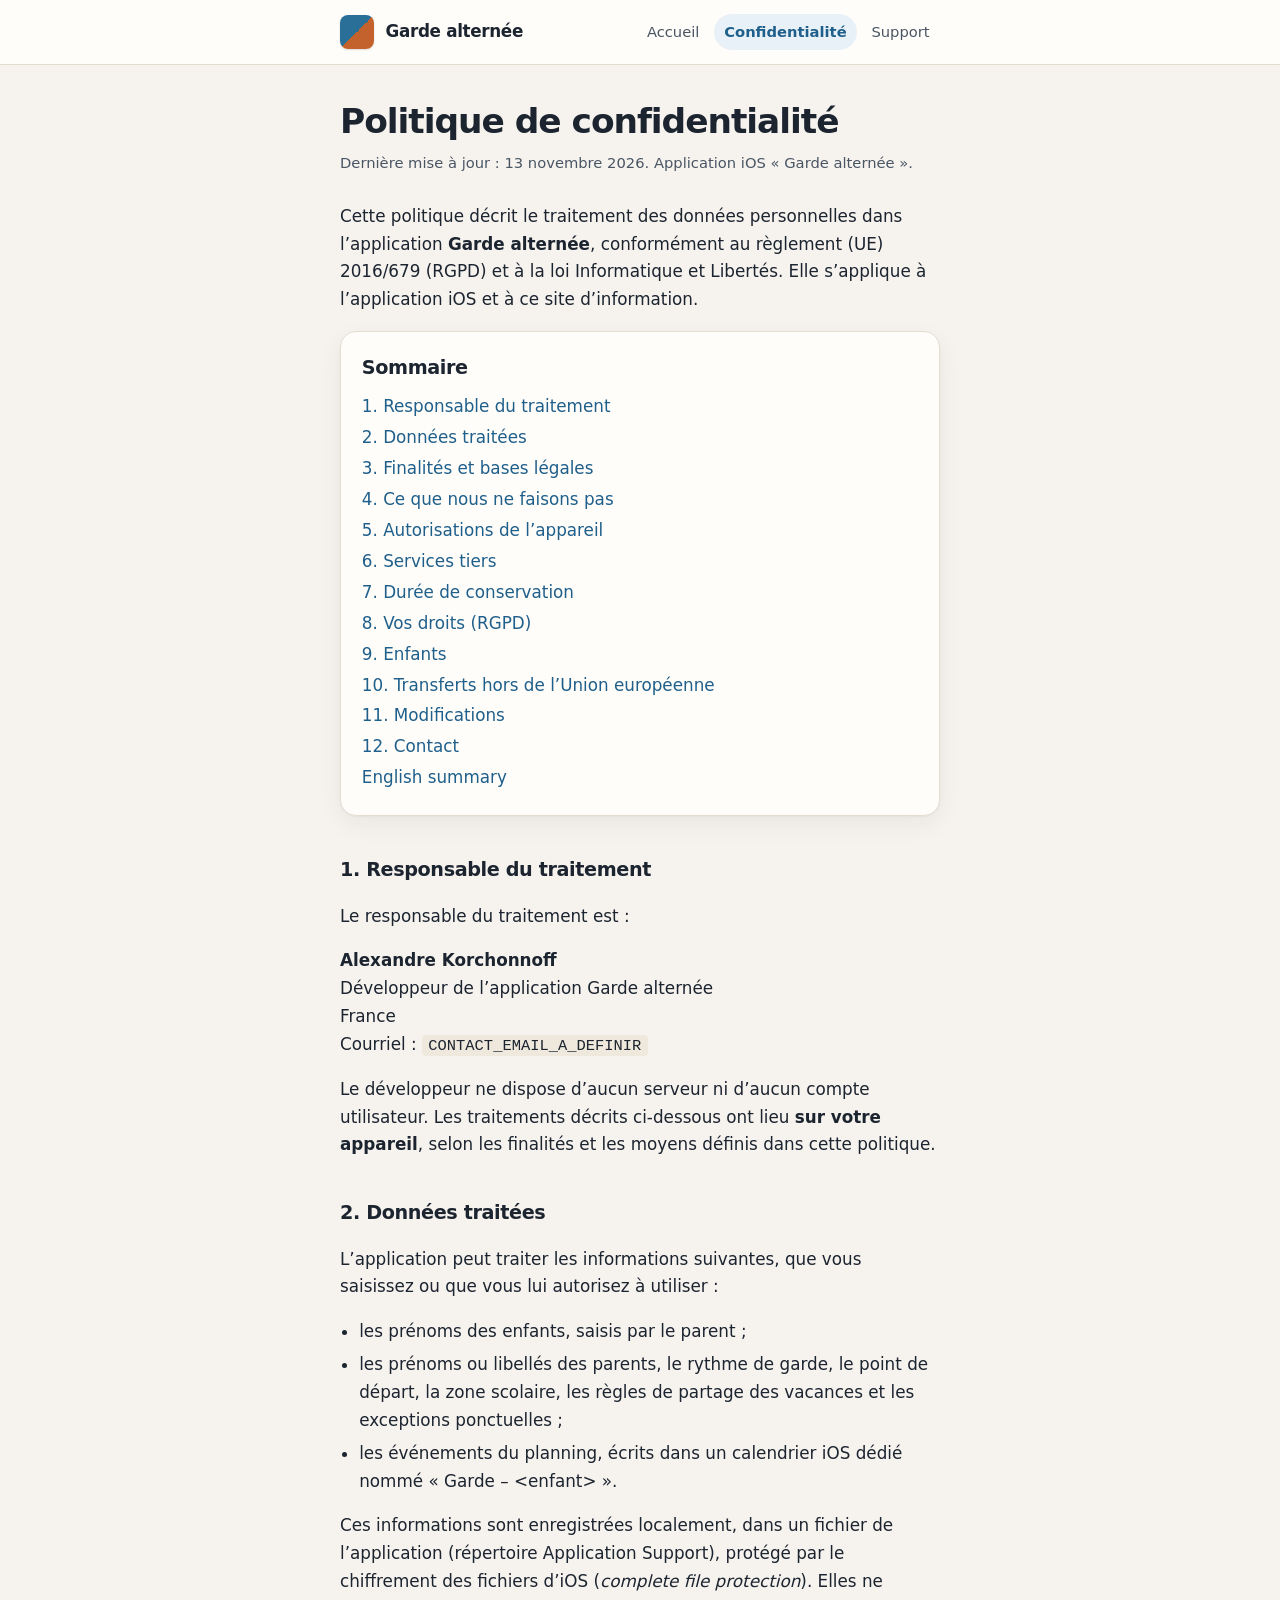
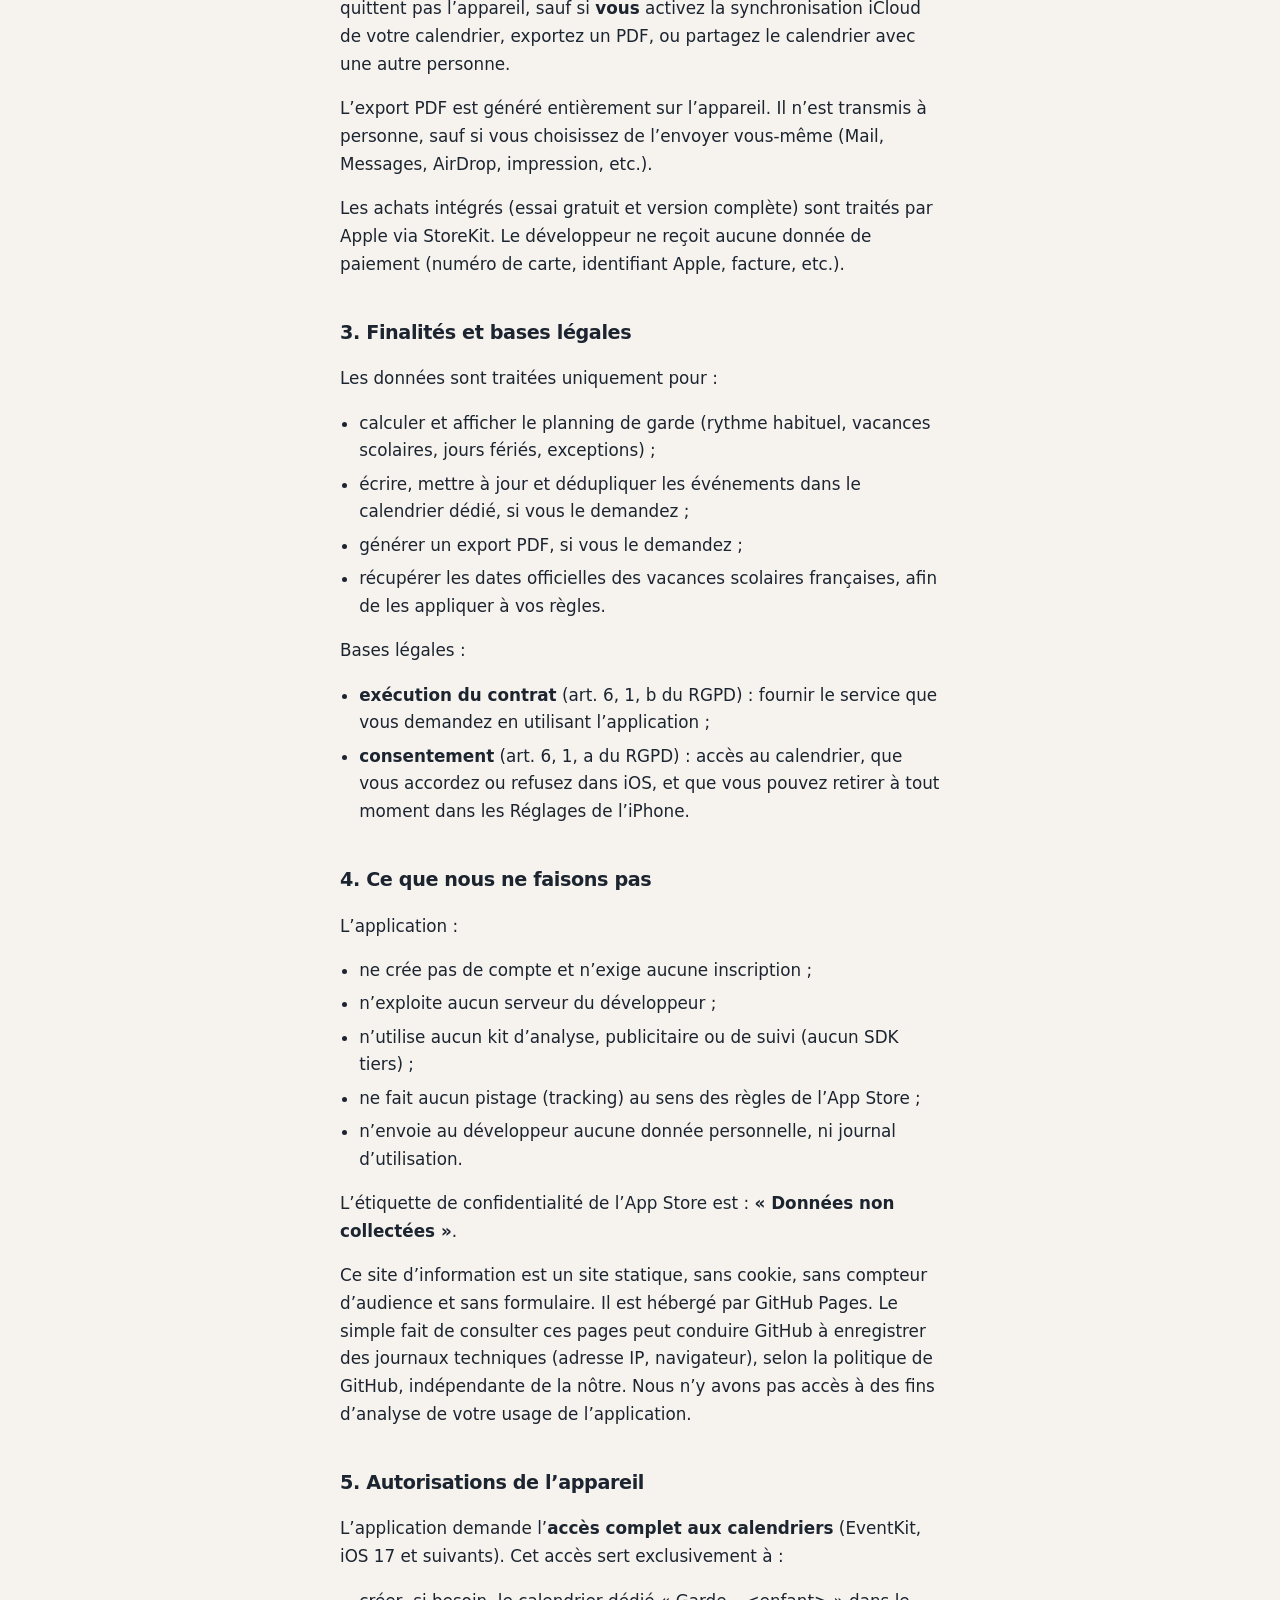
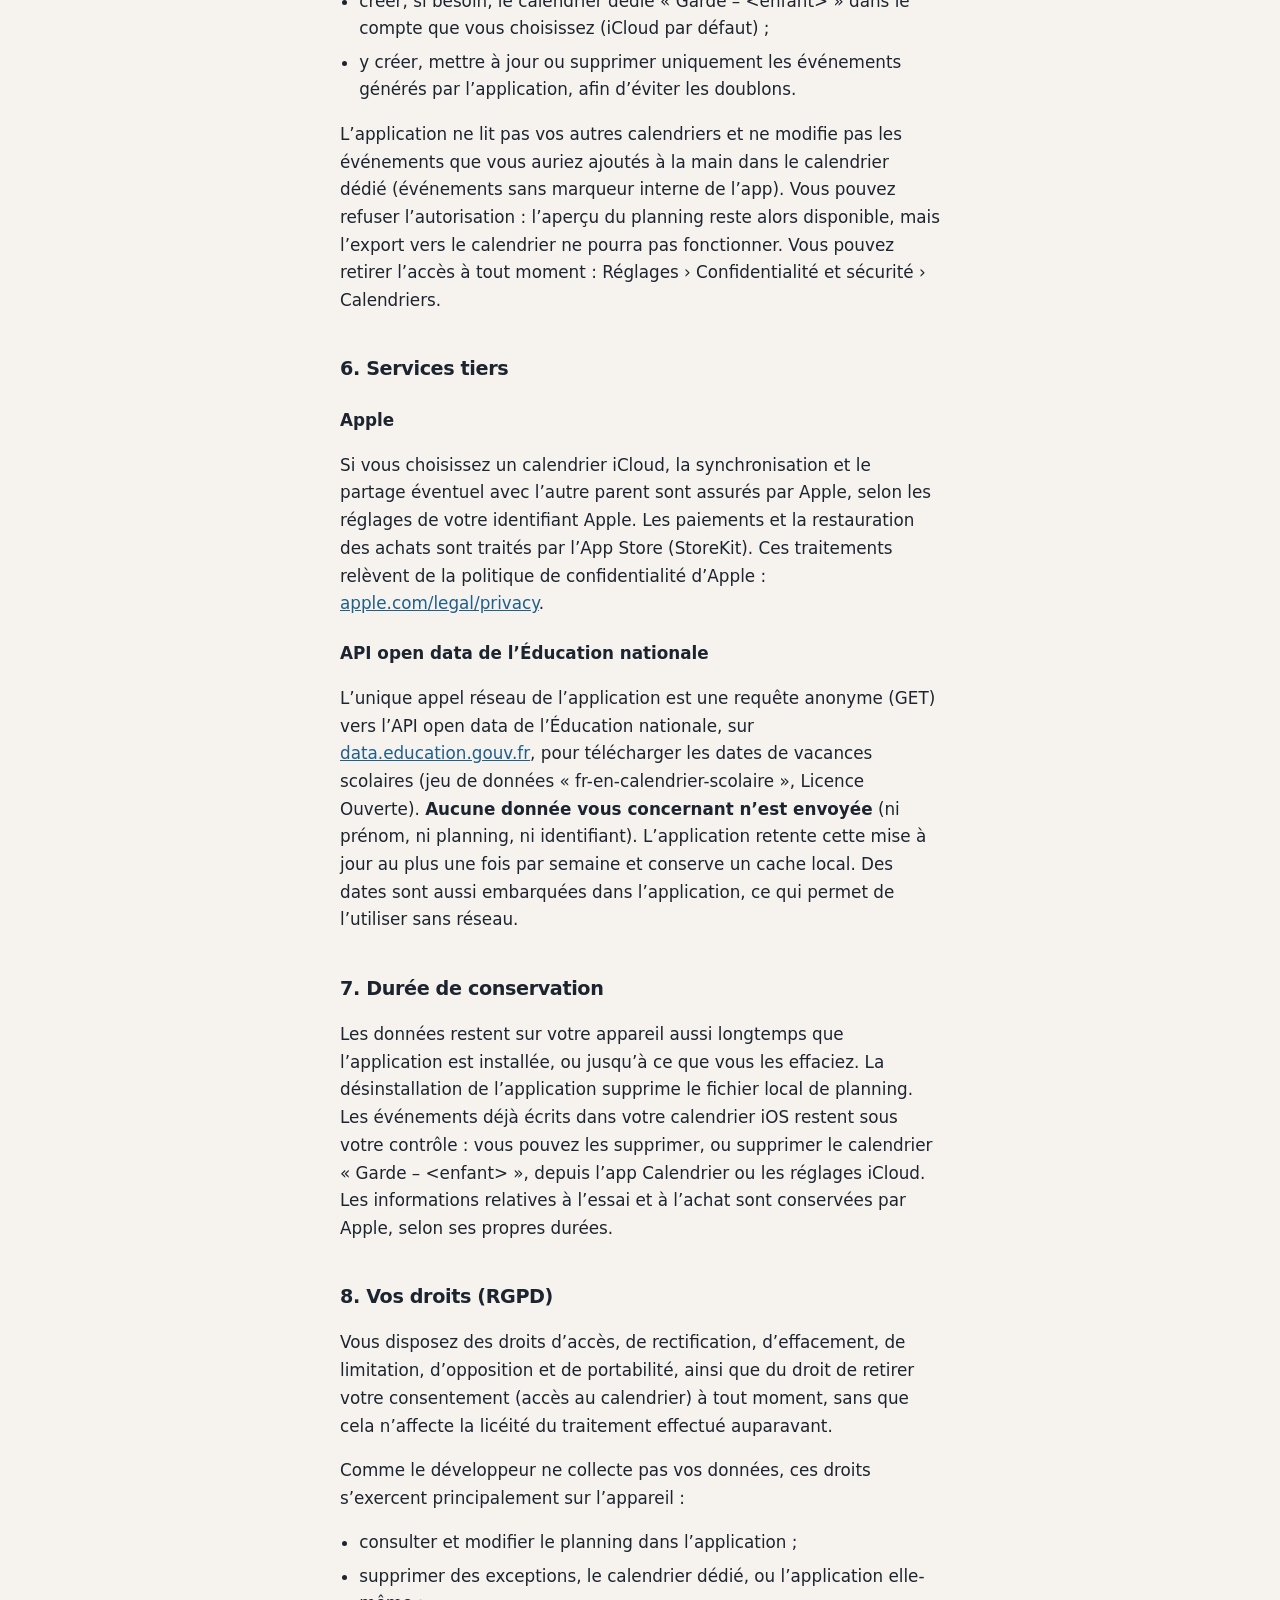
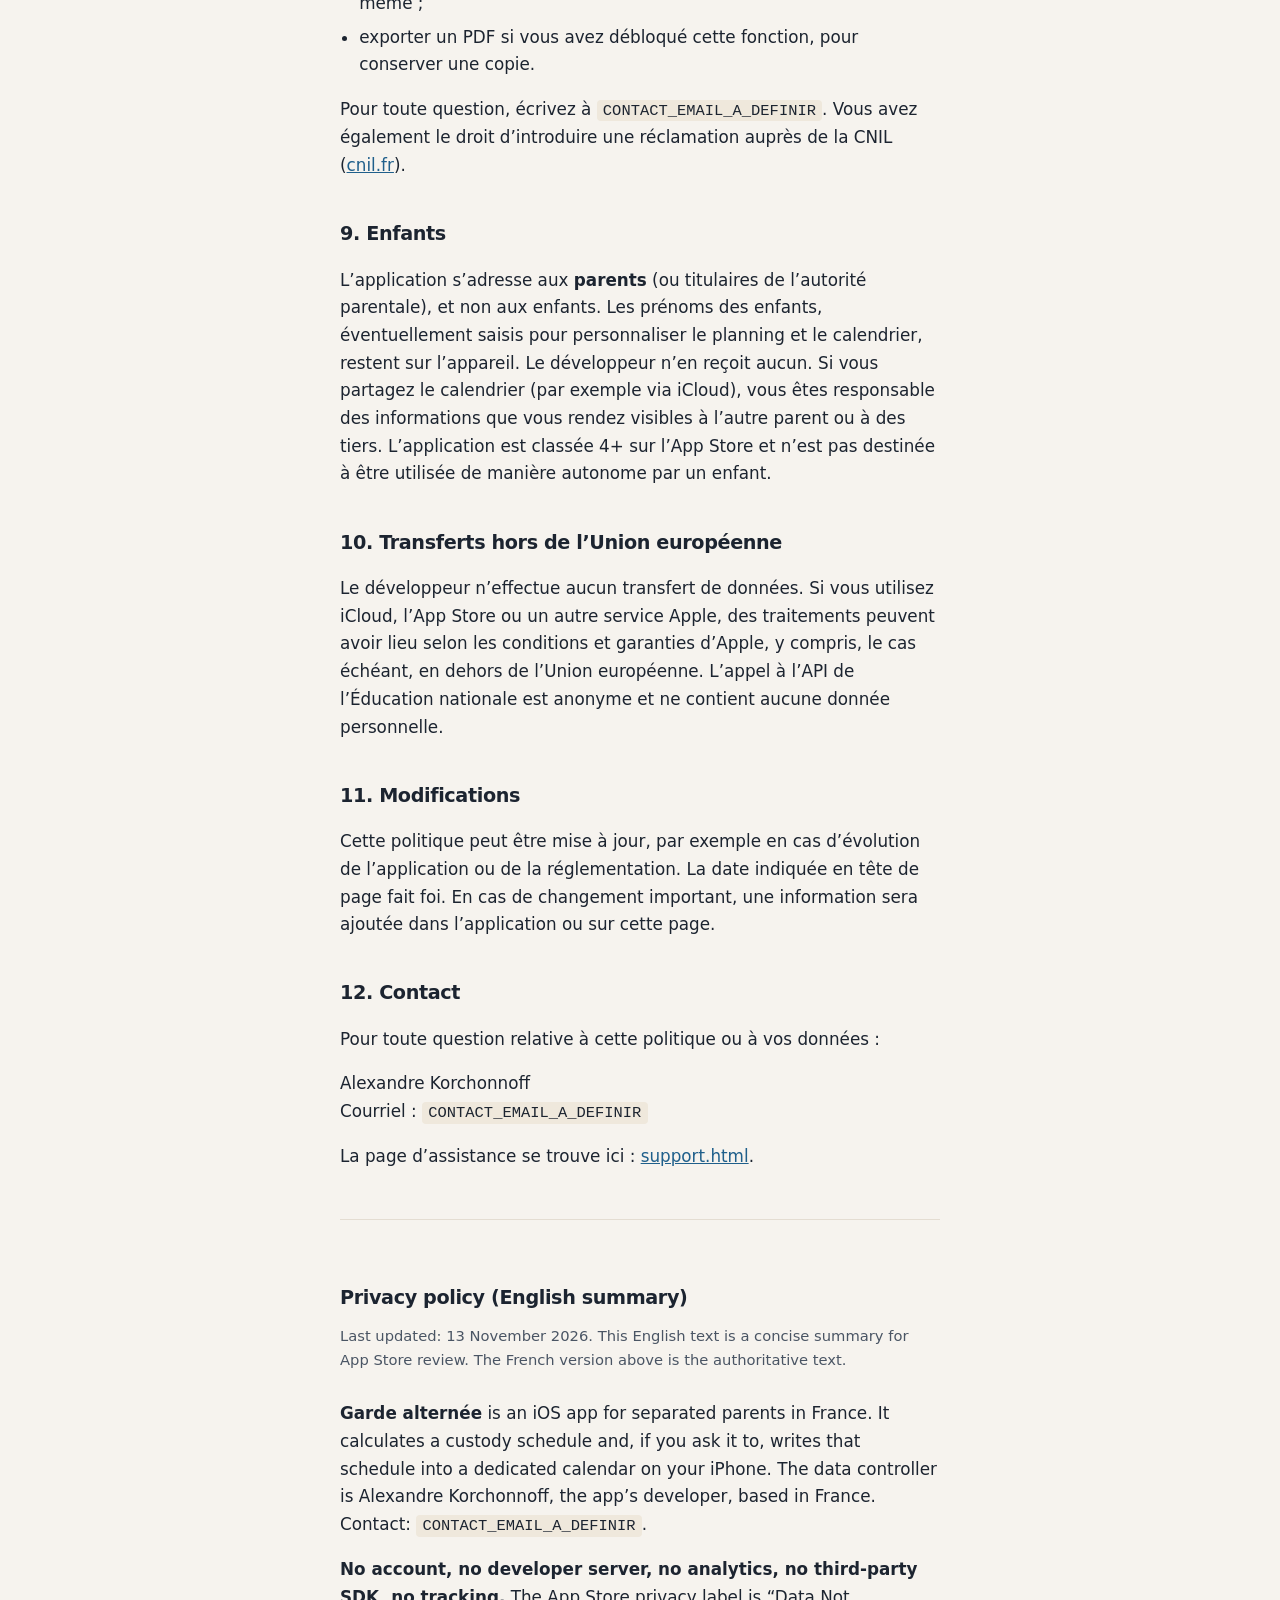
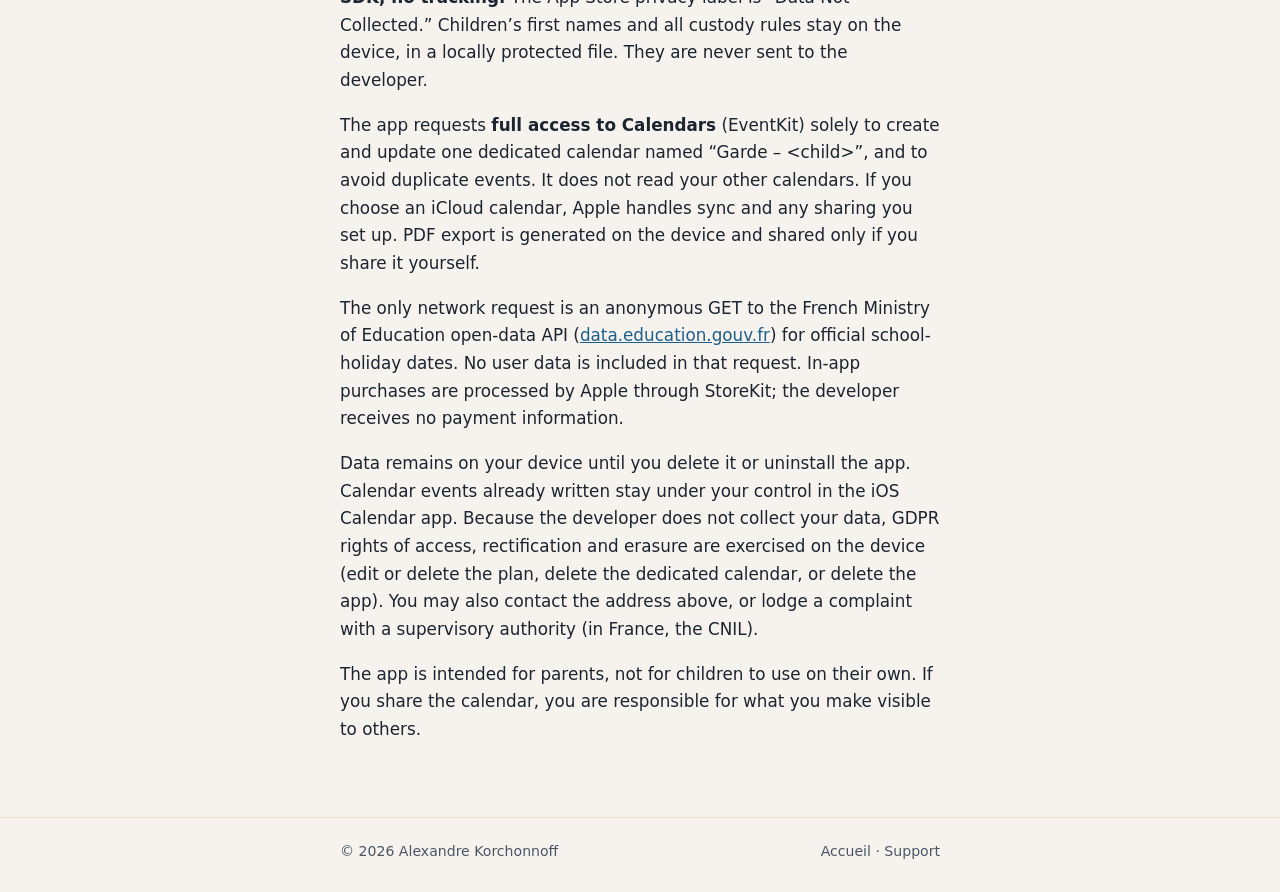
==== confidentialite.html @ 6e763b96 "Ajout du site public : politique de confidentialité et page de support" ====
<!DOCTYPE html>
<html lang="fr">
<head>
  <meta charset="utf-8">
  <meta name="viewport" content="width=device-width, initial-scale=1">
  <meta name="description" content="Politique de confidentialité de l’application iOS Garde alternée. Aucun compte, aucun serveur, aucune donnée collectée par le développeur.">
  <meta name="robots" content="index,follow">
  <title>Politique de confidentialité — Garde alternée</title>
  <link rel="stylesheet" href="styles.css">
</head>
<body>
  <a class="skip" href="#contenu">Aller au contenu</a>
  <header>
    <div class="wrap">
      <a class="brand" href="index.html">
        <span class="mark" aria-hidden="true"></span>
        Garde alternée
      </a>
      <nav aria-label="Pages du site">
        <a href="index.html">Accueil</a>
        <a href="confidentialite.html" aria-current="page">Confidentialité</a>
        <a href="support.html">Support</a>
      </nav>
    </div>
  </header>

  <main id="contenu">
    <div class="wrap">
      <h1>Politique de confidentialité</h1>
      <p class="meta">Dernière mise à jour&nbsp;: 13 novembre 2026. Application iOS «&nbsp;Garde alternée&nbsp;».</p>

      <p>Cette politique décrit le traitement des données personnelles dans l’application <strong>Garde alternée</strong>, conformément au règlement (UE) 2016/679 (RGPD) et à la loi Informatique et Libertés. Elle s’applique à l’application iOS et à ce site d’information.</p>

      <div class="card">
        <h2>Sommaire</h2>
        <ol class="toc">
          <li><a href="#responsable">1. Responsable du traitement</a></li>
          <li><a href="#donnees">2. Données traitées</a></li>
          <li><a href="#finalites">3. Finalités et bases légales</a></li>
          <li><a href="#absence">4. Ce que nous ne faisons pas</a></li>
          <li><a href="#permissions">5. Autorisations de l’appareil</a></li>
          <li><a href="#tiers">6. Services tiers</a></li>
          <li><a href="#duree">7. Durée de conservation</a></li>
          <li><a href="#droits">8. Vos droits (RGPD)</a></li>
          <li><a href="#enfants">9. Enfants</a></li>
          <li><a href="#transferts">10. Transferts hors de l’Union européenne</a></li>
          <li><a href="#modifications">11. Modifications</a></li>
          <li><a href="#contact">12. Contact</a></li>
          <li><a href="#en">English summary</a></li>
        </ol>
      </div>

      <h2 id="responsable">1. Responsable du traitement</h2>
      <p>Le responsable du traitement est&nbsp;:</p>
      <p>
        <strong>Alexandre Korchonnoff</strong><br>
        Développeur de l’application Garde alternée<br>
        France<br>
        Courriel&nbsp;: <span class="placeholder">CONTACT_EMAIL_A_DEFINIR</span>
      </p>
      <p>Le développeur ne dispose d’aucun serveur ni d’aucun compte utilisateur. Les traitements décrits ci-dessous ont lieu <strong>sur votre appareil</strong>, selon les finalités et les moyens définis dans cette politique.</p>

      <h2 id="donnees">2. Données traitées</h2>
      <p>L’application peut traiter les informations suivantes, que vous saisissez ou que vous lui autorisez à utiliser&nbsp;:</p>
      <ul>
        <li>les prénoms des enfants, saisis par le parent&nbsp;;</li>
        <li>les prénoms ou libellés des parents, le rythme de garde, le point de départ, la zone scolaire, les règles de partage des vacances et les exceptions ponctuelles&nbsp;;</li>
        <li>les événements du planning, écrits dans un calendrier iOS dédié nommé «&nbsp;Garde – &lt;enfant&gt;&nbsp;».</li>
      </ul>
      <p>Ces informations sont enregistrées localement, dans un fichier de l’application (répertoire Application Support), protégé par le chiffrement des fichiers d’iOS (<em>complete file protection</em>). Elles ne quittent pas l’appareil, sauf si <strong>vous</strong> activez la synchronisation iCloud de votre calendrier, exportez un PDF, ou partagez le calendrier avec une autre personne.</p>
      <p>L’export PDF est généré entièrement sur l’appareil. Il n’est transmis à personne, sauf si vous choisissez de l’envoyer vous-même (Mail, Messages, AirDrop, impression, etc.).</p>
      <p>Les achats intégrés (essai gratuit et version complète) sont traités par Apple via StoreKit. Le développeur ne reçoit aucune donnée de paiement (numéro de carte, identifiant Apple, facture, etc.).</p>

      <h2 id="finalites">3. Finalités et bases légales</h2>
      <p>Les données sont traitées uniquement pour&nbsp;:</p>
      <ul>
        <li>calculer et afficher le planning de garde (rythme habituel, vacances scolaires, jours fériés, exceptions)&nbsp;;</li>
        <li>écrire, mettre à jour et dédupliquer les événements dans le calendrier dédié, si vous le demandez&nbsp;;</li>
        <li>générer un export PDF, si vous le demandez&nbsp;;</li>
        <li>récupérer les dates officielles des vacances scolaires françaises, afin de les appliquer à vos règles.</li>
      </ul>
      <p>Bases légales&nbsp;:</p>
      <ul>
        <li><strong>exécution du contrat</strong> (art. 6, 1, b du RGPD)&nbsp;: fournir le service que vous demandez en utilisant l’application&nbsp;;</li>
        <li><strong>consentement</strong> (art. 6, 1, a du RGPD)&nbsp;: accès au calendrier, que vous accordez ou refusez dans iOS, et que vous pouvez retirer à tout moment dans les Réglages de l’iPhone.</li>
      </ul>

      <h2 id="absence">4. Ce que nous ne faisons pas</h2>
      <p>L’application&nbsp;:</p>
      <ul>
        <li>ne crée pas de compte et n’exige aucune inscription&nbsp;;</li>
        <li>n’exploite aucun serveur du développeur&nbsp;;</li>
        <li>n’utilise aucun kit d’analyse, publicitaire ou de suivi (aucun SDK tiers)&nbsp;;</li>
        <li>ne fait aucun pistage (tracking) au sens des règles de l’App Store&nbsp;;</li>
        <li>n’envoie au développeur aucune donnée personnelle, ni journal d’utilisation.</li>
      </ul>
      <p>L’étiquette de confidentialité de l’App Store est&nbsp;: <strong>«&nbsp;Données non collectées&nbsp;»</strong>.</p>
      <p>Ce site d’information est un site statique, sans cookie, sans compteur d’audience et sans formulaire. Il est hébergé par GitHub Pages. Le simple fait de consulter ces pages peut conduire GitHub à enregistrer des journaux techniques (adresse IP, navigateur), selon la politique de GitHub, indépendante de la nôtre. Nous n’y avons pas accès à des fins d’analyse de votre usage de l’application.</p>

      <h2 id="permissions">5. Autorisations de l’appareil</h2>
      <p>L’application demande l’<strong>accès complet aux calendriers</strong> (EventKit, iOS 17 et suivants). Cet accès sert exclusivement à&nbsp;:</p>
      <ul>
        <li>créer, si besoin, le calendrier dédié «&nbsp;Garde – &lt;enfant&gt;&nbsp;» dans le compte que vous choisissez (iCloud par défaut)&nbsp;;</li>
        <li>y créer, mettre à jour ou supprimer uniquement les événements générés par l’application, afin d’éviter les doublons.</li>
      </ul>
      <p>L’application ne lit pas vos autres calendriers et ne modifie pas les événements que vous auriez ajoutés à la main dans le calendrier dédié (événements sans marqueur interne de l’app). Vous pouvez refuser l’autorisation&nbsp;: l’aperçu du planning reste alors disponible, mais l’export vers le calendrier ne pourra pas fonctionner. Vous pouvez retirer l’accès à tout moment&nbsp;: Réglages › Confidentialité et sécurité › Calendriers.</p>

      <h2 id="tiers">6. Services tiers</h2>
      <h3>Apple</h3>
      <p>Si vous choisissez un calendrier iCloud, la synchronisation et le partage éventuel avec l’autre parent sont assurés par Apple, selon les réglages de votre identifiant Apple. Les paiements et la restauration des achats sont traités par l’App Store (StoreKit). Ces traitements relèvent de la politique de confidentialité d’Apple&nbsp;: <a href="https://www.apple.com/legal/privacy/">apple.com/legal/privacy</a>.</p>
      <h3>API open data de l’Éducation nationale</h3>
      <p>L’unique appel réseau de l’application est une requête anonyme (GET) vers l’API open data de l’Éducation nationale, sur <a href="https://data.education.gouv.fr/">data.education.gouv.fr</a>, pour télécharger les dates de vacances scolaires (jeu de données «&nbsp;fr-en-calendrier-scolaire&nbsp;», Licence Ouverte). <strong>Aucune donnée vous concernant n’est envoyée</strong> (ni prénom, ni planning, ni identifiant). L’application retente cette mise à jour au plus une fois par semaine et conserve un cache local. Des dates sont aussi embarquées dans l’application, ce qui permet de l’utiliser sans réseau.</p>

      <h2 id="duree">7. Durée de conservation</h2>
      <p>Les données restent sur votre appareil aussi longtemps que l’application est installée, ou jusqu’à ce que vous les effaciez. La désinstallation de l’application supprime le fichier local de planning. Les événements déjà écrits dans votre calendrier iOS restent sous votre contrôle&nbsp;: vous pouvez les supprimer, ou supprimer le calendrier «&nbsp;Garde – &lt;enfant&gt;&nbsp;», depuis l’app Calendrier ou les réglages iCloud. Les informations relatives à l’essai et à l’achat sont conservées par Apple, selon ses propres durées.</p>

      <h2 id="droits">8. Vos droits (RGPD)</h2>
      <p>Vous disposez des droits d’accès, de rectification, d’effacement, de limitation, d’opposition et de portabilité, ainsi que du droit de retirer votre consentement (accès au calendrier) à tout moment, sans que cela n’affecte la licéité du traitement effectué auparavant.</p>
      <p>Comme le développeur ne collecte pas vos données, ces droits s’exercent principalement sur l’appareil&nbsp;:</p>
      <ul>
        <li>consulter et modifier le planning dans l’application&nbsp;;</li>
        <li>supprimer des exceptions, le calendrier dédié, ou l’application elle-même&nbsp;;</li>
        <li>exporter un PDF si vous avez débloqué cette fonction, pour conserver une copie.</li>
      </ul>
      <p>Pour toute question, écrivez à <span class="placeholder">CONTACT_EMAIL_A_DEFINIR</span>. Vous avez également le droit d’introduire une réclamation auprès de la CNIL (<a href="https://www.cnil.fr/">cnil.fr</a>).</p>

      <h2 id="enfants">9. Enfants</h2>
      <p>L’application s’adresse aux <strong>parents</strong> (ou titulaires de l’autorité parentale), et non aux enfants. Les prénoms des enfants, éventuellement saisis pour personnaliser le planning et le calendrier, restent sur l’appareil. Le développeur n’en reçoit aucun. Si vous partagez le calendrier (par exemple via iCloud), vous êtes responsable des informations que vous rendez visibles à l’autre parent ou à des tiers. L’application est classée 4+ sur l’App Store et n’est pas destinée à être utilisée de manière autonome par un enfant.</p>

      <h2 id="transferts">10. Transferts hors de l’Union européenne</h2>
      <p>Le développeur n’effectue aucun transfert de données. Si vous utilisez iCloud, l’App Store ou un autre service Apple, des traitements peuvent avoir lieu selon les conditions et garanties d’Apple, y compris, le cas échéant, en dehors de l’Union européenne. L’appel à l’API de l’Éducation nationale est anonyme et ne contient aucune donnée personnelle.</p>

      <h2 id="modifications">11. Modifications</h2>
      <p>Cette politique peut être mise à jour, par exemple en cas d’évolution de l’application ou de la réglementation. La date indiquée en tête de page fait foi. En cas de changement important, une information sera ajoutée dans l’application ou sur cette page.</p>

      <h2 id="contact">12. Contact</h2>
      <p>Pour toute question relative à cette politique ou à vos données&nbsp;:</p>
      <p>
        Alexandre Korchonnoff<br>
        Courriel&nbsp;: <span class="placeholder">CONTACT_EMAIL_A_DEFINIR</span>
      </p>
      <p>La page d’assistance se trouve ici&nbsp;: <a href="support.html">support.html</a>.</p>

      <section class="lang" id="en" lang="en">
        <h2>Privacy policy (English summary)</h2>
        <p class="meta">Last updated: 13 November 2026. This English text is a concise summary for App Store review. The French version above is the authoritative text.</p>
        <p><strong>Garde alternée</strong> is an iOS app for separated parents in France. It calculates a custody schedule and, if you ask it to, writes that schedule into a dedicated calendar on your iPhone. The data controller is Alexandre Korchonnoff, the app’s developer, based in France. Contact: <span class="placeholder">CONTACT_EMAIL_A_DEFINIR</span>.</p>
        <p><strong>No account, no developer server, no analytics, no third-party SDK, no tracking.</strong> The App Store privacy label is “Data Not Collected.” Children’s first names and all custody rules stay on the device, in a locally protected file. They are never sent to the developer.</p>
        <p>The app requests <strong>full access to Calendars</strong> (EventKit) solely to create and update one dedicated calendar named “Garde – &lt;child&gt;”, and to avoid duplicate events. It does not read your other calendars. If you choose an iCloud calendar, Apple handles sync and any sharing you set up. PDF export is generated on the device and shared only if you share it yourself.</p>
        <p>The only network request is an anonymous GET to the French Ministry of Education open-data API (<a href="https://data.education.gouv.fr/">data.education.gouv.fr</a>) for official school-holiday dates. No user data is included in that request. In-app purchases are processed by Apple through StoreKit; the developer receives no payment information.</p>
        <p>Data remains on your device until you delete it or uninstall the app. Calendar events already written stay under your control in the iOS Calendar app. Because the developer does not collect your data, GDPR rights of access, rectification and erasure are exercised on the device (edit or delete the plan, delete the dedicated calendar, or delete the app). You may also contact the address above, or lodge a complaint with a supervisory authority (in France, the CNIL).</p>
        <p>The app is intended for parents, not for children to use on their own. If you share the calendar, you are responsible for what you make visible to others.</p>
      </section>
    </div>
  </main>

  <footer>
    <div class="wrap">
      <span>© 2026 Alexandre Korchonnoff</span>
      <span>
        <a href="index.html">Accueil</a>
        ·
        <a href="support.html">Support</a>
      </span>
    </div>
  </footer>
</body>
</html>
---- styles.css ----
/* Garde alternée — site public (politique de confidentialité et support).
   Aucune ressource externe, aucun cookie, aucun script de suivi. */

:root {
  --bg: #f6f3ee;
  --bg-card: #fffdf9;
  --ink: #1c2430;
  --ink-muted: #4a5564;
  --line: #e4ddd2;
  --accent: #1f5f8b;
  --accent-soft: #e8f1f7;
  --papa: #2a6f97;
  --maman: #c4622d;
  --radius: 16px;
  --shadow: 0 1px 2px rgba(28, 36, 48, 0.04), 0 8px 24px rgba(28, 36, 48, 0.06);
}

* { box-sizing: border-box; }

html { scroll-behavior: smooth; }

body {
  margin: 0;
  color: var(--ink);
  background: var(--bg);
  font-family: -apple-system, BlinkMacSystemFont, "Segoe UI", system-ui, sans-serif;
  font-size: 1.05rem;
  line-height: 1.65;
  -webkit-font-smoothing: antialiased;
}

.skip {
  position: absolute;
  left: -999px;
  top: 0;
  background: var(--accent);
  color: #fff;
  padding: 0.5rem 1rem;
  z-index: 10;
}
.skip:focus { left: 0.5rem; top: 0.5rem; }

header {
  border-bottom: 1px solid var(--line);
  background: var(--bg-card);
}

.wrap {
  max-width: 40rem;
  margin: 0 auto;
  padding: 0 1.25rem;
}

header .wrap {
  display: flex;
  align-items: center;
  justify-content: space-between;
  gap: 1rem;
  padding-top: 0.9rem;
  padding-bottom: 0.9rem;
}

.brand {
  display: flex;
  align-items: center;
  gap: 0.7rem;
  text-decoration: none;
  color: inherit;
  font-weight: 650;
  letter-spacing: -0.02em;
}

.mark {
  width: 2.15rem;
  height: 2.15rem;
  border-radius: 8px;
  background: linear-gradient(135deg, var(--papa) 50%, var(--maman) 50%);
  flex-shrink: 0;
  box-shadow: 0 1px 2px rgba(28, 36, 48, 0.15);
}

nav {
  display: flex;
  gap: 0.25rem;
  flex-wrap: wrap;
}

nav a {
  color: var(--ink-muted);
  text-decoration: none;
  font-size: 0.92rem;
  padding: 0.35rem 0.65rem;
  border-radius: 999px;
}
nav a:hover, nav a[aria-current="page"] {
  background: var(--accent-soft);
  color: var(--accent);
}
nav a[aria-current="page"] { font-weight: 600; }

main { padding: 2.25rem 0 3.5rem; }

h1 {
  font-size: clamp(1.7rem, 5vw, 2.15rem);
  letter-spacing: -0.03em;
  line-height: 1.2;
  margin: 0 0 0.5rem;
}

h2 {
  font-size: 1.2rem;
  letter-spacing: -0.02em;
  margin: 2rem 0 0.6rem;
  padding-top: 0.4rem;
}

h3 {
  font-size: 1.05rem;
  margin: 1.4rem 0 0.4rem;
}

p, li { color: var(--ink); }
.lead, .muted, .meta { color: var(--ink-muted); }

.meta {
  font-size: 0.92rem;
  margin: 0 0 1.75rem;
}

.card {
  background: var(--bg-card);
  border: 1px solid var(--line);
  border-radius: var(--radius);
  box-shadow: var(--shadow);
  padding: 1.25rem 1.3rem;
  margin: 1.1rem 0;
}

.card h2 { margin-top: 0; padding-top: 0; }
.card p:last-child { margin-bottom: 0; }

a { color: var(--accent); }
a:hover { text-decoration: underline; }

ul, ol { padding-left: 1.2rem; }
li { margin: 0.35rem 0; }

.toc {
  list-style: none;
  padding: 0;
  margin: 0;
}
.toc li { margin: 0.2rem 0; }
.toc a { text-decoration: none; }
.toc a:hover { text-decoration: underline; }

.links {
  display: grid;
  gap: 0.85rem;
  margin: 1.5rem 0 0;
}
.links a.card {
  display: block;
  text-decoration: none;
  color: inherit;
  transition: transform 0.15s ease, border-color 0.15s ease;
}
.links a.card:hover {
  transform: translateY(-1px);
  border-color: #c9d8e4;
  text-decoration: none;
}
.links a.card strong {
  display: block;
  color: var(--accent);
  margin-bottom: 0.2rem;
}

.placeholder {
  font-family: ui-monospace, SFMono-Regular, Menlo, Consolas, monospace;
  font-size: 0.92em;
  background: #efe8dc;
  padding: 0.1em 0.4em;
  border-radius: 4px;
  word-break: break-all;
}

details.faq {
  background: var(--bg-card);
  border: 1px solid var(--line);
  border-radius: 12px;
  padding: 0.15rem 1rem;
  margin: 0.6rem 0;
}
details.faq summary {
  cursor: pointer;
  font-weight: 600;
  padding: 0.85rem 0;
  letter-spacing: -0.01em;
}
details.faq[open] summary { border-bottom: 1px solid var(--line); }
details.faq p:last-child { margin-bottom: 1rem; }

.lang {
  margin-top: 3rem;
  padding-top: 1.5rem;
  border-top: 1px solid var(--line);
}

footer {
  border-top: 1px solid var(--line);
  padding: 1.4rem 0 2rem;
  color: var(--ink-muted);
  font-size: 0.88rem;
}
footer .wrap {
  display: flex;
  flex-wrap: wrap;
  gap: 0.5rem 1.25rem;
  justify-content: space-between;
}
footer a { color: var(--ink-muted); text-decoration: none; }
footer a:hover { color: var(--accent); text-decoration: underline; }

@media (max-width: 520px) {
  header .wrap { flex-direction: column; align-items: flex-start; }
  nav { width: 100%; }
}
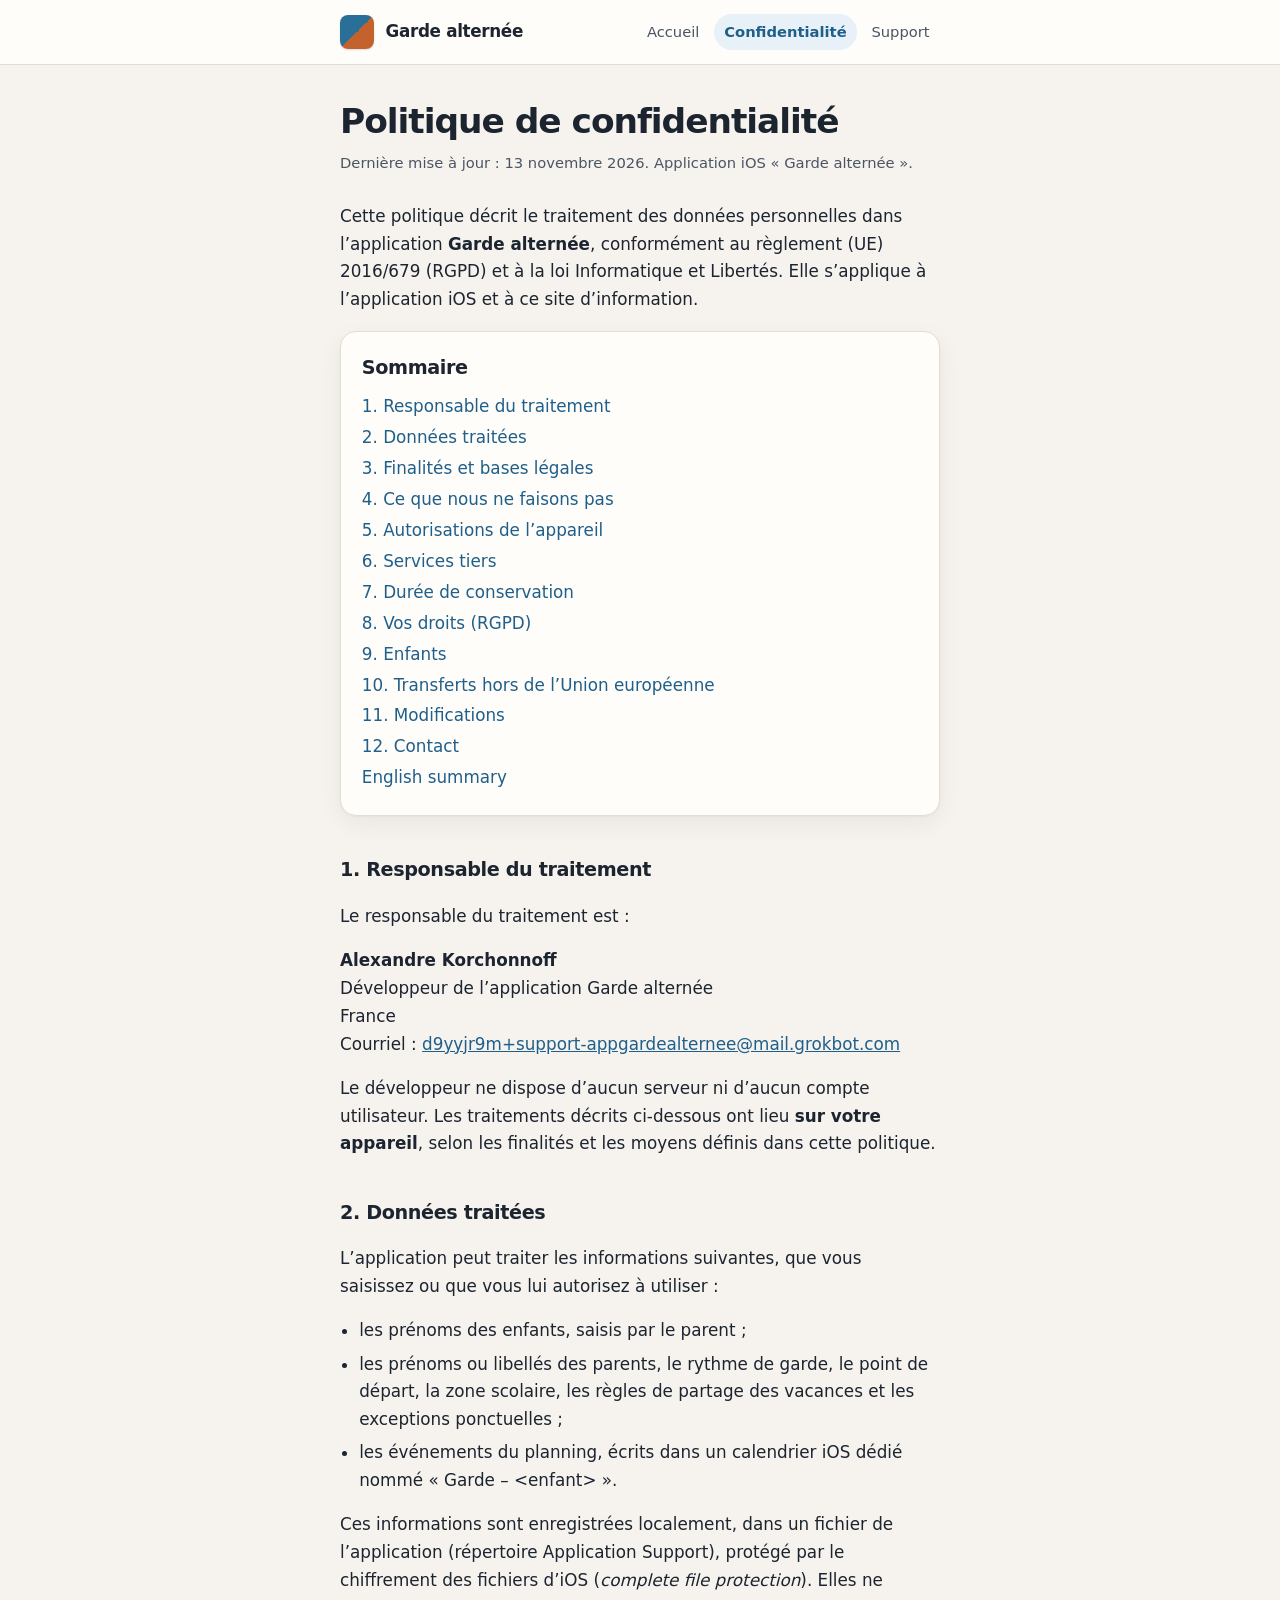
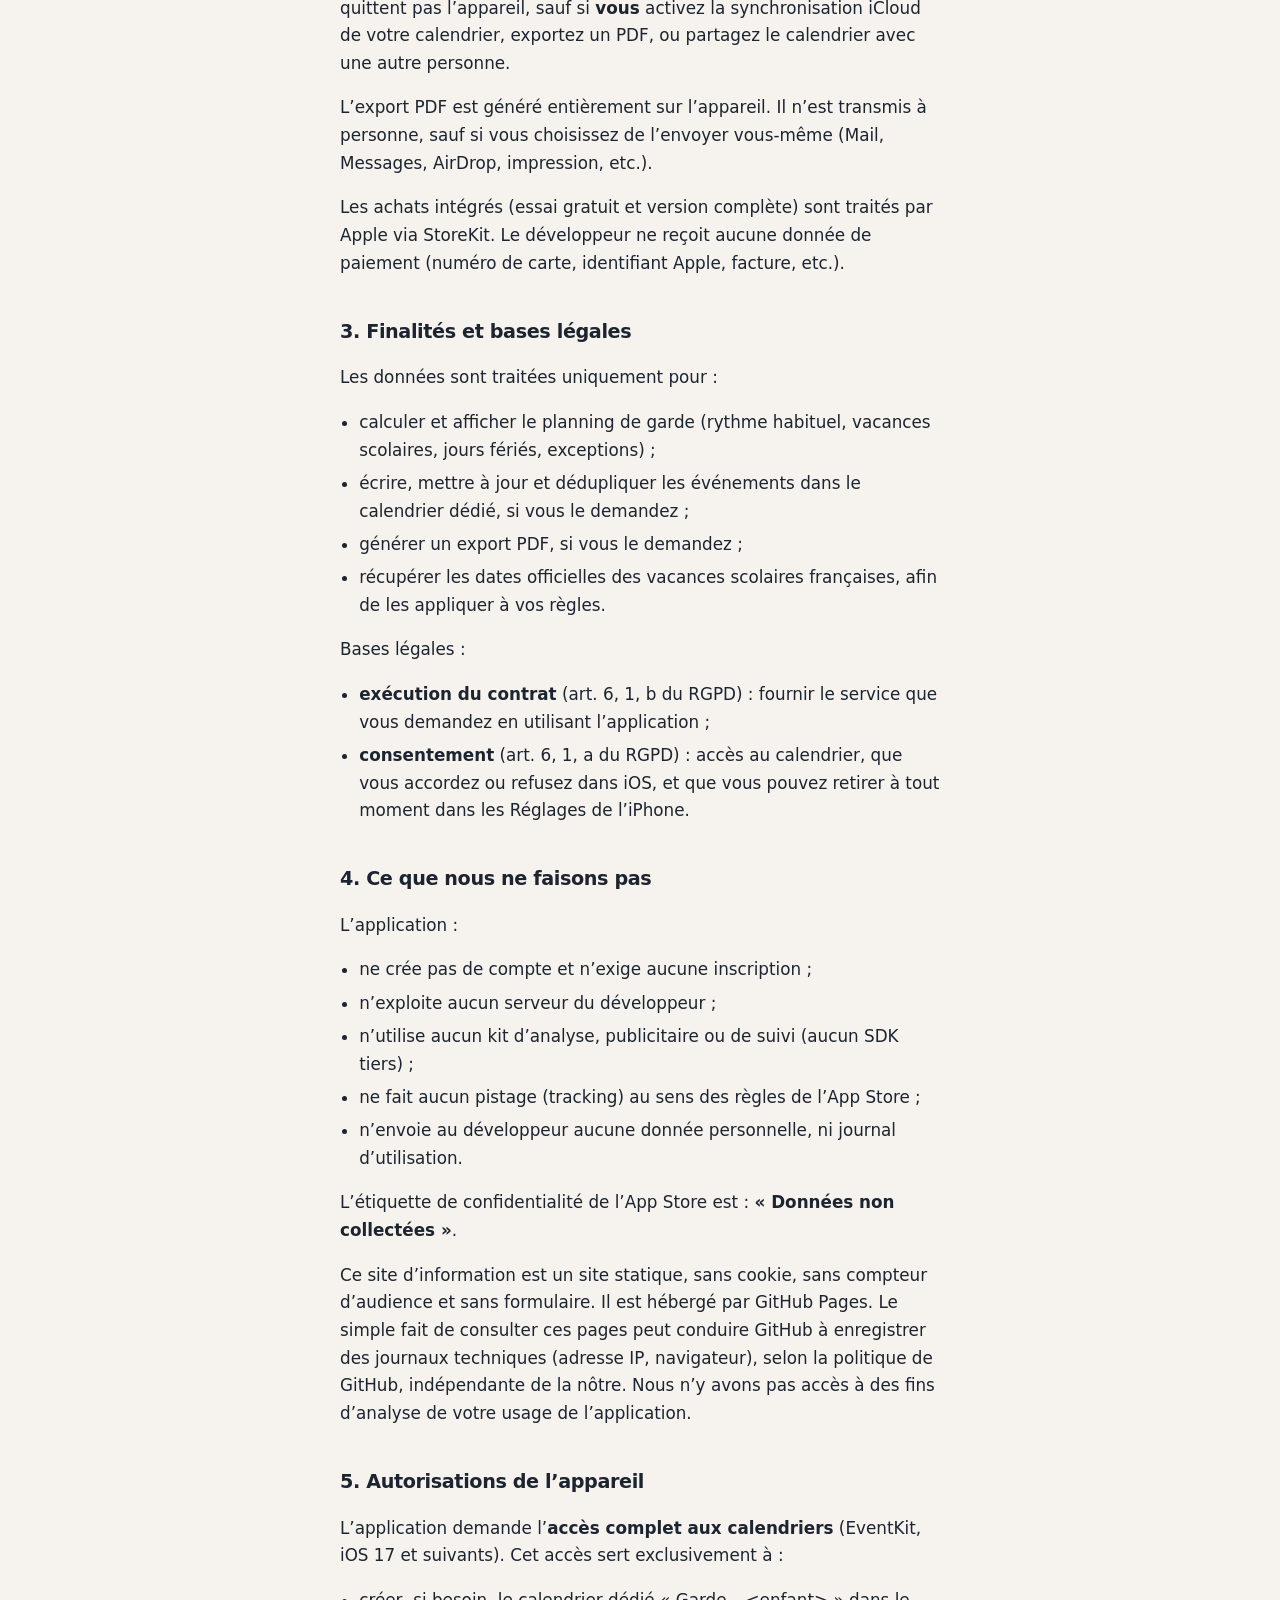
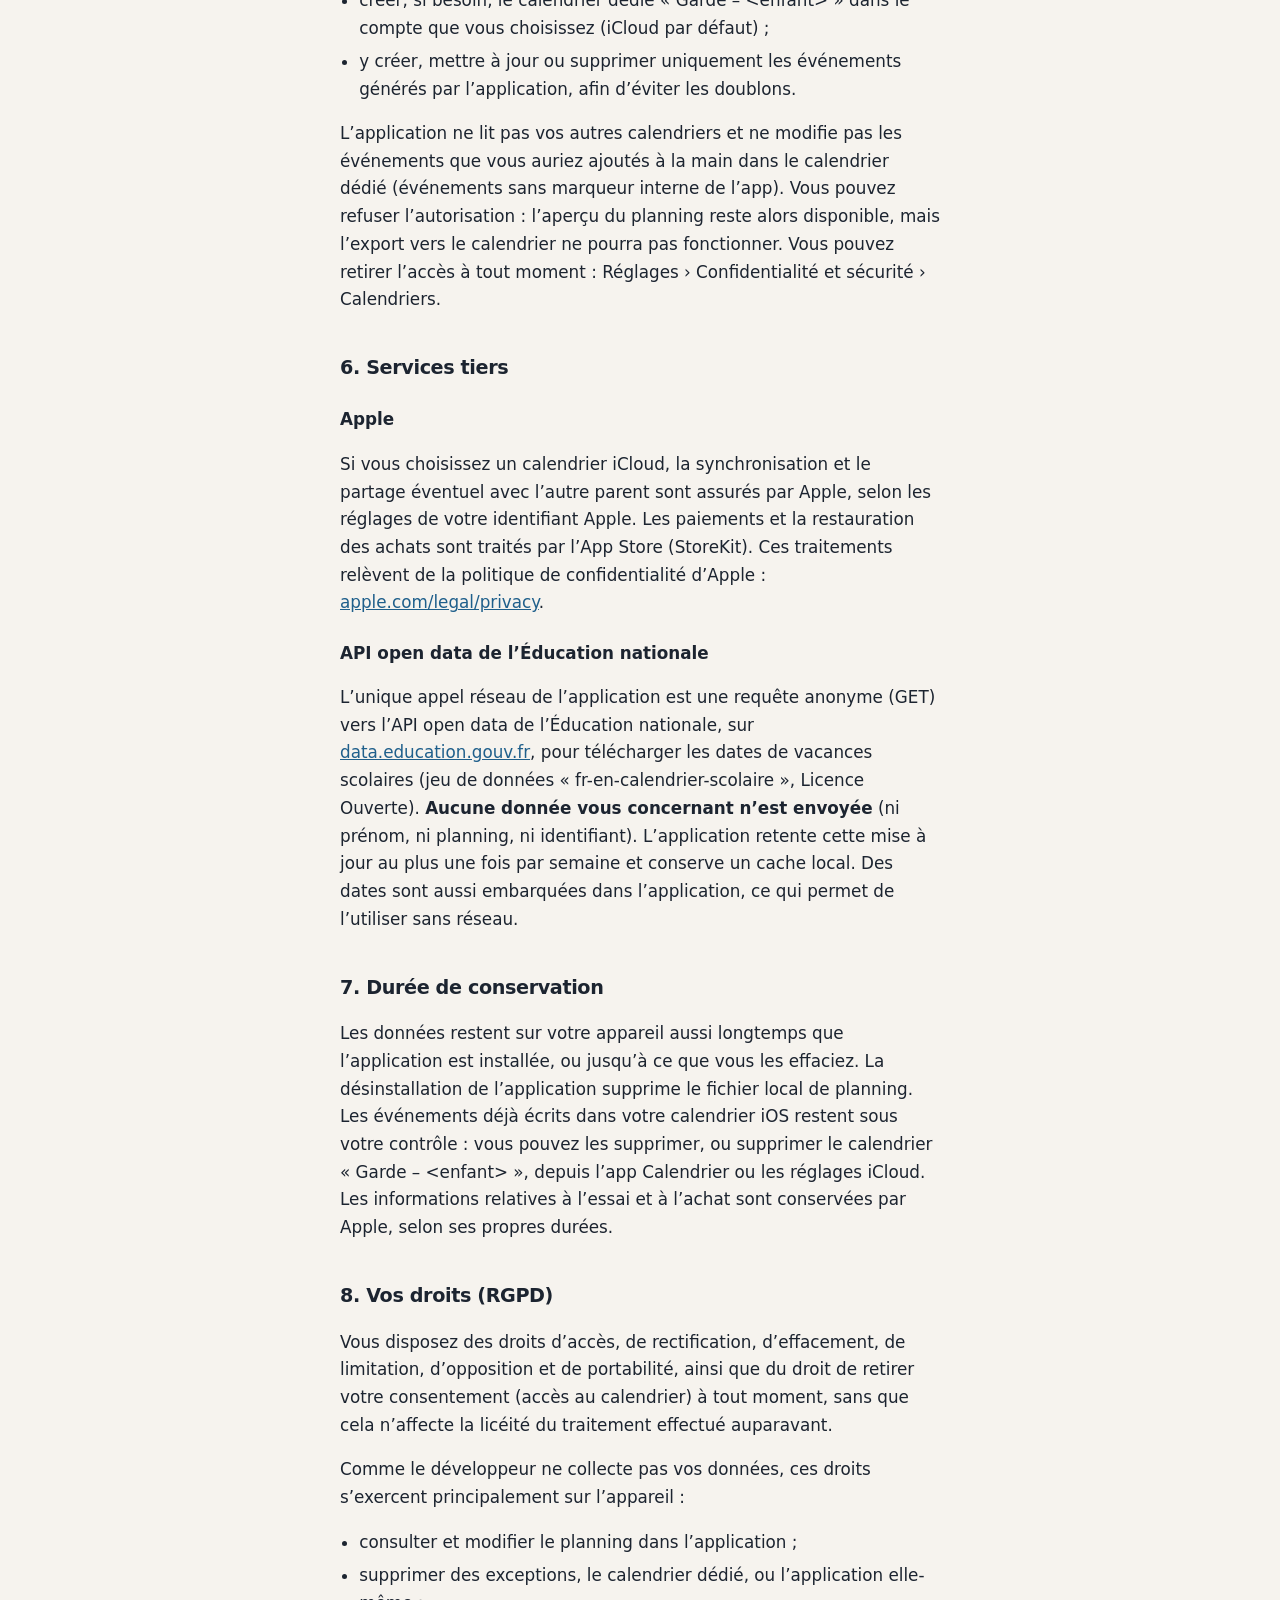
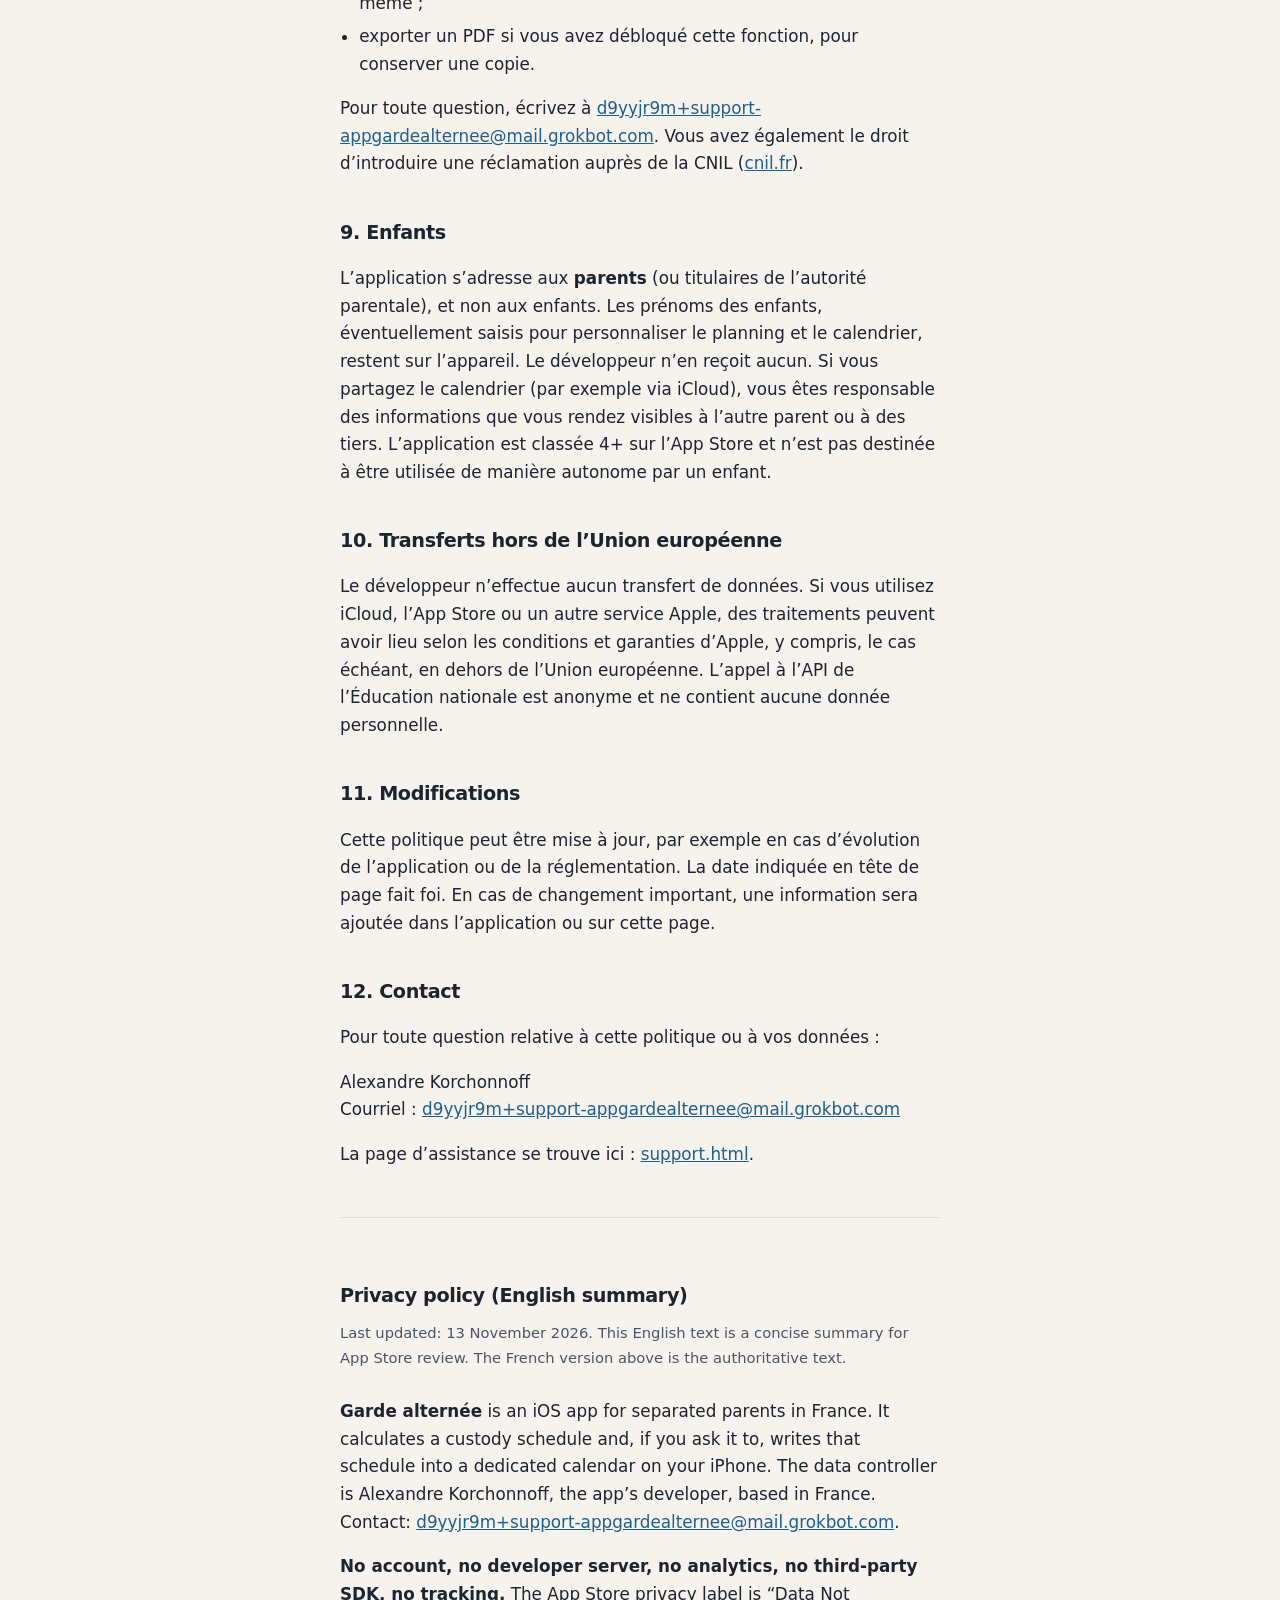
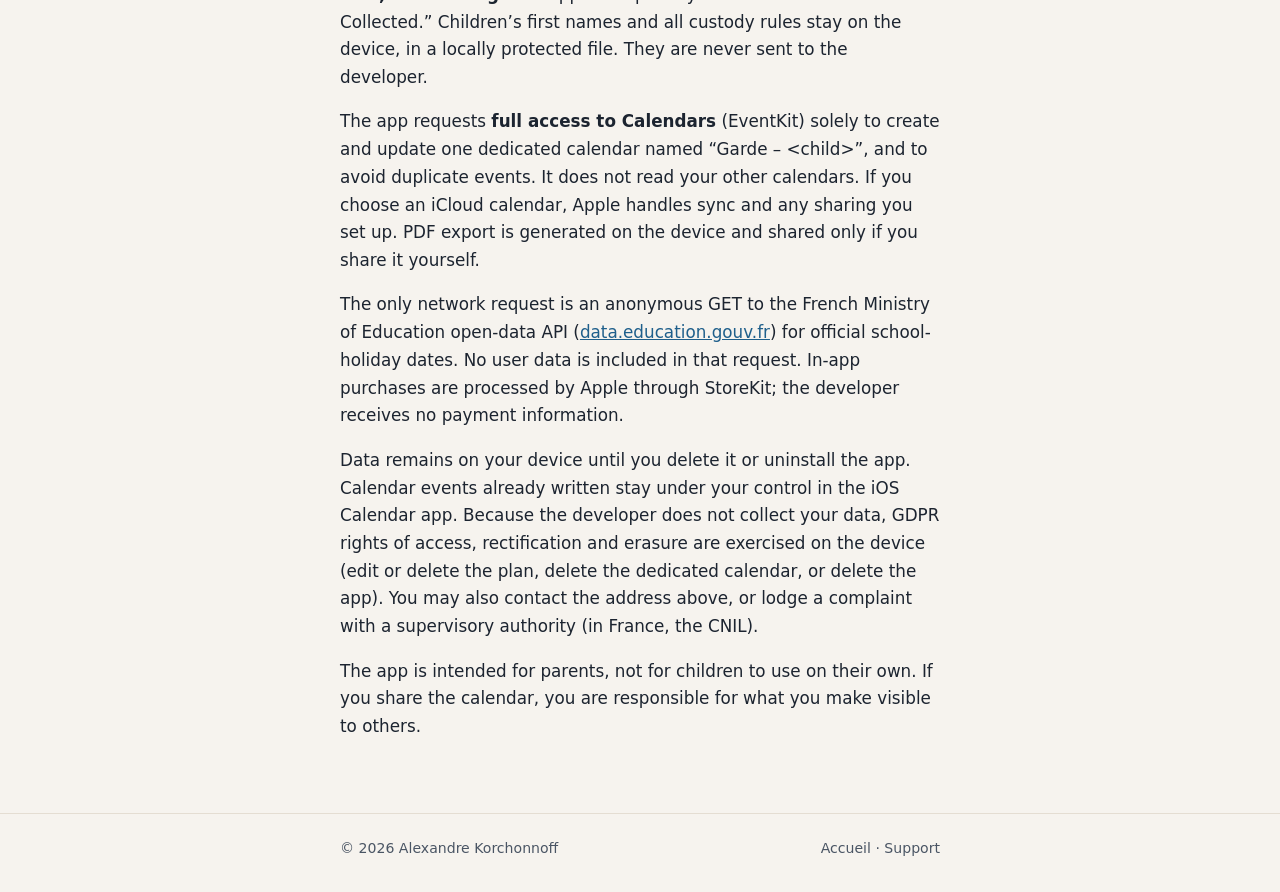
==== commit ca9aaf37: "Remplace le placeholder de contact par l'adresse de support" ====
--- a/confidentialite.html
+++ b/confidentialite.html
@@ -56,7 +56,7 @@
         <strong>Alexandre Korchonnoff</strong><br>
         Développeur de l’application Garde alternée<br>
         France<br>
-        Courriel&nbsp;: <span class="placeholder">CONTACT_EMAIL_A_DEFINIR</span>
+        Courriel&nbsp;: <a href="mailto:d9yyjr9m+support-appgardealternee@mail.grokbot.com">d9yyjr9m+support-appgardealternee@mail.grokbot.com</a>
       </p>
       <p>Le développeur ne dispose d’aucun serveur ni d’aucun compte utilisateur. Les traitements décrits ci-dessous ont lieu <strong>sur votre appareil</strong>, selon les finalités et les moyens définis dans cette politique.</p>
 
@@ -122,7 +122,7 @@
         <li>supprimer des exceptions, le calendrier dédié, ou l’application elle-même&nbsp;;</li>
         <li>exporter un PDF si vous avez débloqué cette fonction, pour conserver une copie.</li>
       </ul>
-      <p>Pour toute question, écrivez à <span class="placeholder">CONTACT_EMAIL_A_DEFINIR</span>. Vous avez également le droit d’introduire une réclamation auprès de la CNIL (<a href="https://www.cnil.fr/">cnil.fr</a>).</p>
+      <p>Pour toute question, écrivez à <a href="mailto:d9yyjr9m+support-appgardealternee@mail.grokbot.com">d9yyjr9m+support-appgardealternee@mail.grokbot.com</a>. Vous avez également le droit d’introduire une réclamation auprès de la CNIL (<a href="https://www.cnil.fr/">cnil.fr</a>).</p>
 
       <h2 id="enfants">9. Enfants</h2>
       <p>L’application s’adresse aux <strong>parents</strong> (ou titulaires de l’autorité parentale), et non aux enfants. Les prénoms des enfants, éventuellement saisis pour personnaliser le planning et le calendrier, restent sur l’appareil. Le développeur n’en reçoit aucun. Si vous partagez le calendrier (par exemple via iCloud), vous êtes responsable des informations que vous rendez visibles à l’autre parent ou à des tiers. L’application est classée 4+ sur l’App Store et n’est pas destinée à être utilisée de manière autonome par un enfant.</p>
@@ -137,14 +137,14 @@
       <p>Pour toute question relative à cette politique ou à vos données&nbsp;:</p>
       <p>
         Alexandre Korchonnoff<br>
-        Courriel&nbsp;: <span class="placeholder">CONTACT_EMAIL_A_DEFINIR</span>
+        Courriel&nbsp;: <a href="mailto:d9yyjr9m+support-appgardealternee@mail.grokbot.com">d9yyjr9m+support-appgardealternee@mail.grokbot.com</a>
       </p>
       <p>La page d’assistance se trouve ici&nbsp;: <a href="support.html">support.html</a>.</p>
 
       <section class="lang" id="en" lang="en">
         <h2>Privacy policy (English summary)</h2>
         <p class="meta">Last updated: 13 November 2026. This English text is a concise summary for App Store review. The French version above is the authoritative text.</p>
-        <p><strong>Garde alternée</strong> is an iOS app for separated parents in France. It calculates a custody schedule and, if you ask it to, writes that schedule into a dedicated calendar on your iPhone. The data controller is Alexandre Korchonnoff, the app’s developer, based in France. Contact: <span class="placeholder">CONTACT_EMAIL_A_DEFINIR</span>.</p>
+        <p><strong>Garde alternée</strong> is an iOS app for separated parents in France. It calculates a custody schedule and, if you ask it to, writes that schedule into a dedicated calendar on your iPhone. The data controller is Alexandre Korchonnoff, the app’s developer, based in France. Contact: <a href="mailto:d9yyjr9m+support-appgardealternee@mail.grokbot.com">d9yyjr9m+support-appgardealternee@mail.grokbot.com</a>.</p>
         <p><strong>No account, no developer server, no analytics, no third-party SDK, no tracking.</strong> The App Store privacy label is “Data Not Collected.” Children’s first names and all custody rules stay on the device, in a locally protected file. They are never sent to the developer.</p>
         <p>The app requests <strong>full access to Calendars</strong> (EventKit) solely to create and update one dedicated calendar named “Garde – &lt;child&gt;”, and to avoid duplicate events. It does not read your other calendars. If you choose an iCloud calendar, Apple handles sync and any sharing you set up. PDF export is generated on the device and shared only if you share it yourself.</p>
         <p>The only network request is an anonymous GET to the French Ministry of Education open-data API (<a href="https://data.education.gouv.fr/">data.education.gouv.fr</a>) for official school-holiday dates. No user data is included in that request. In-app purchases are processed by Apple through StoreKit; the developer receives no payment information.</p>
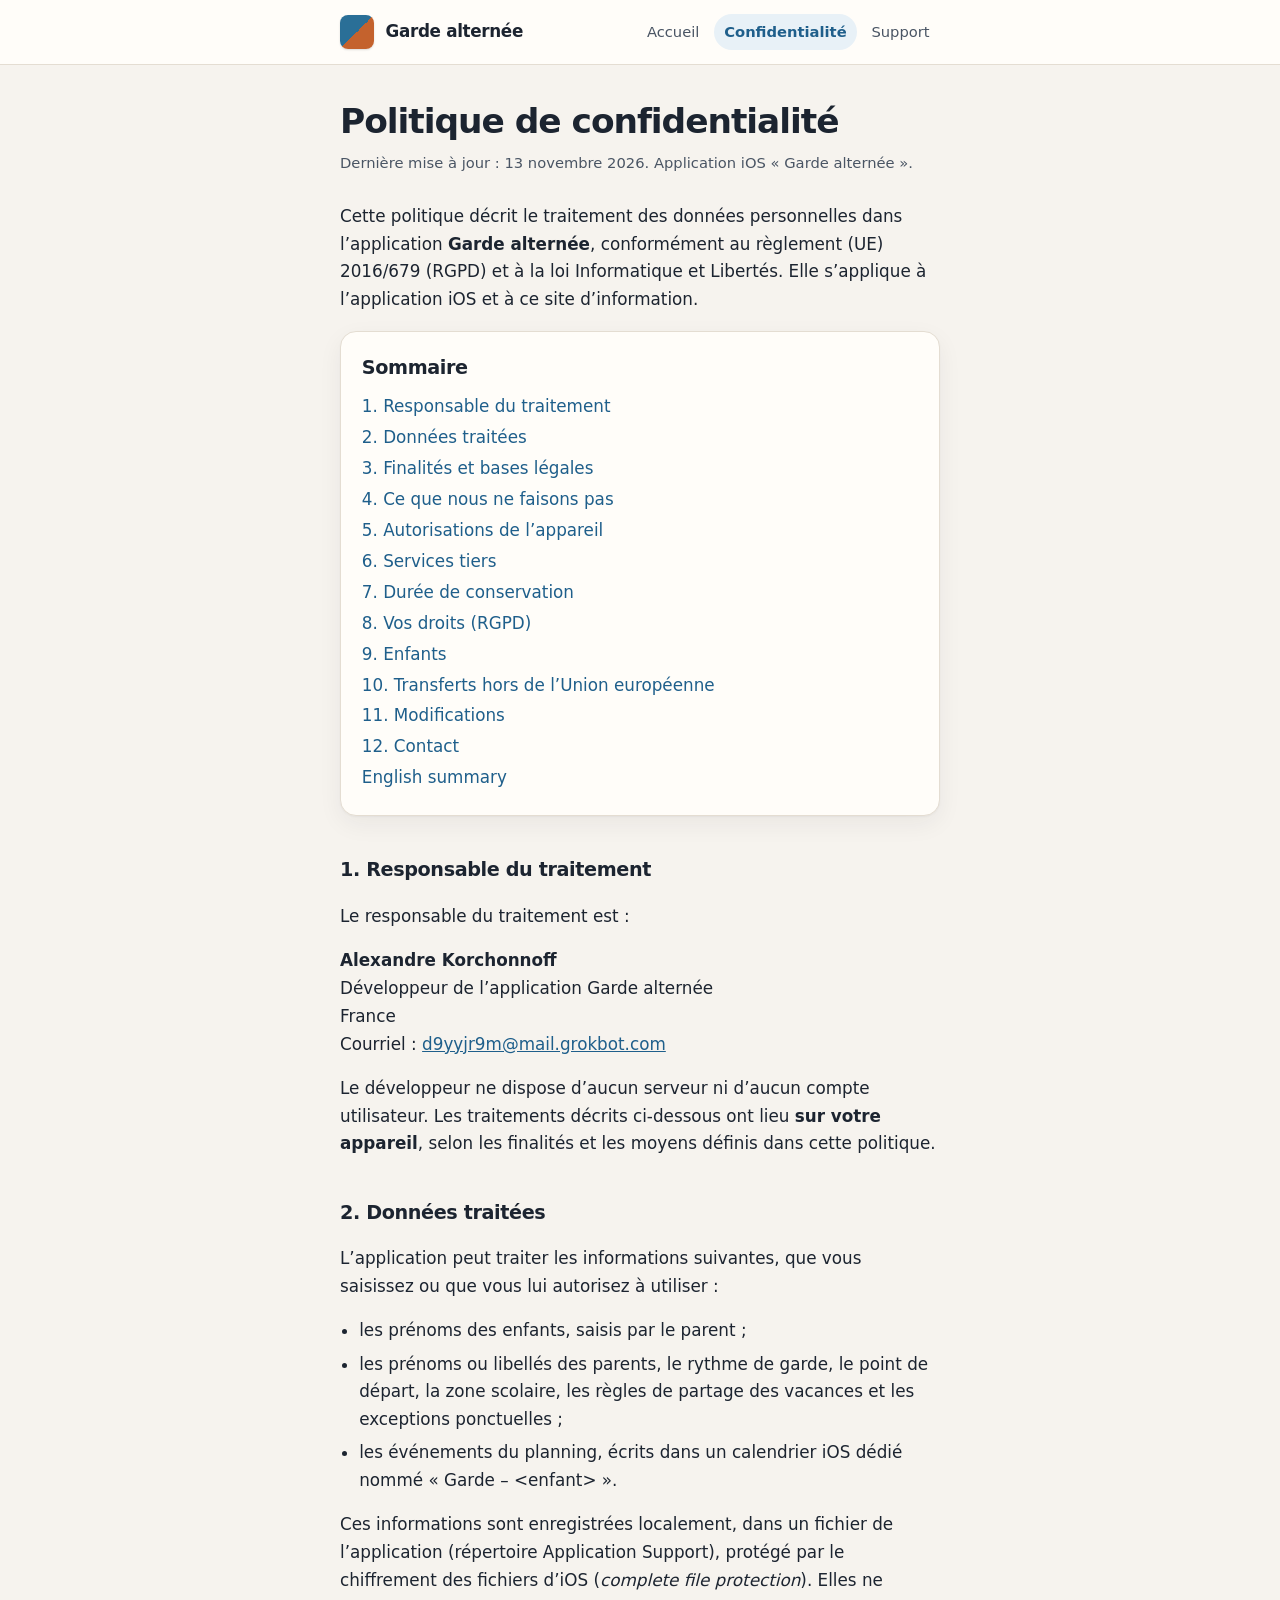
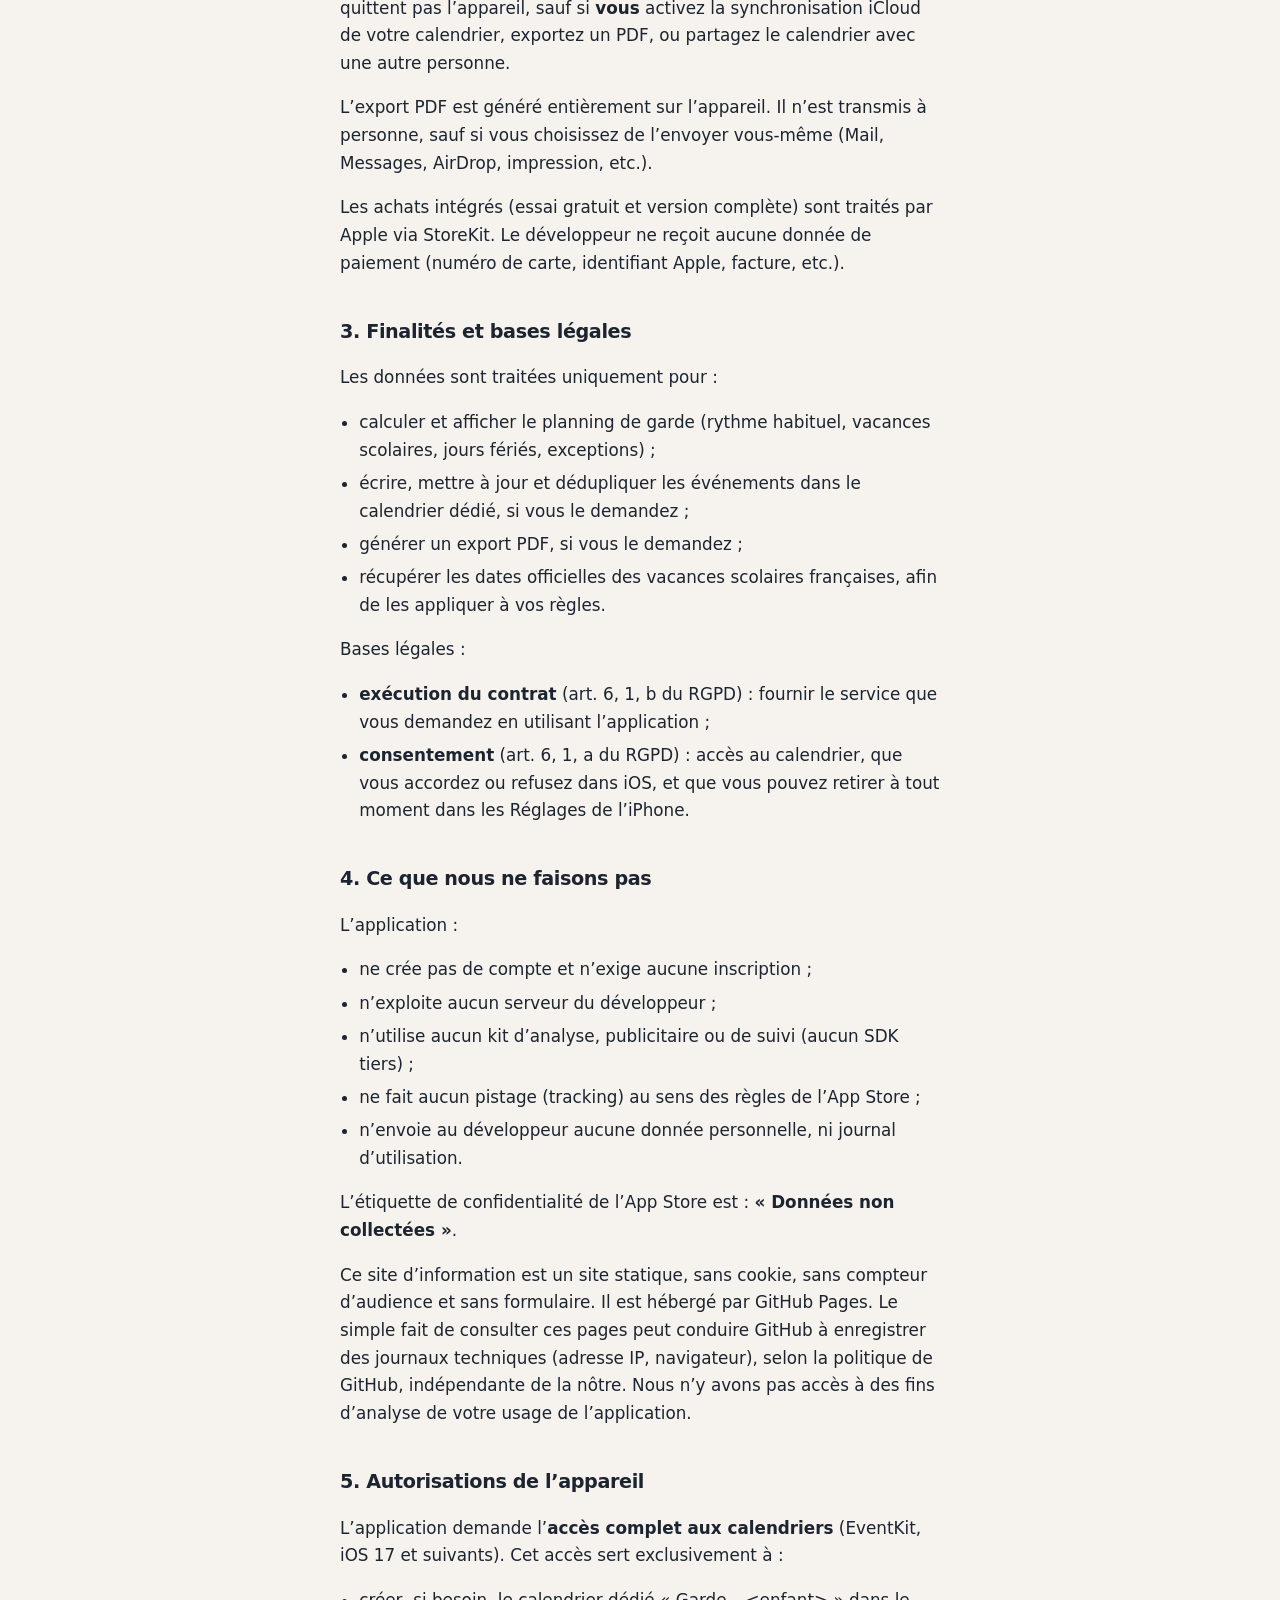
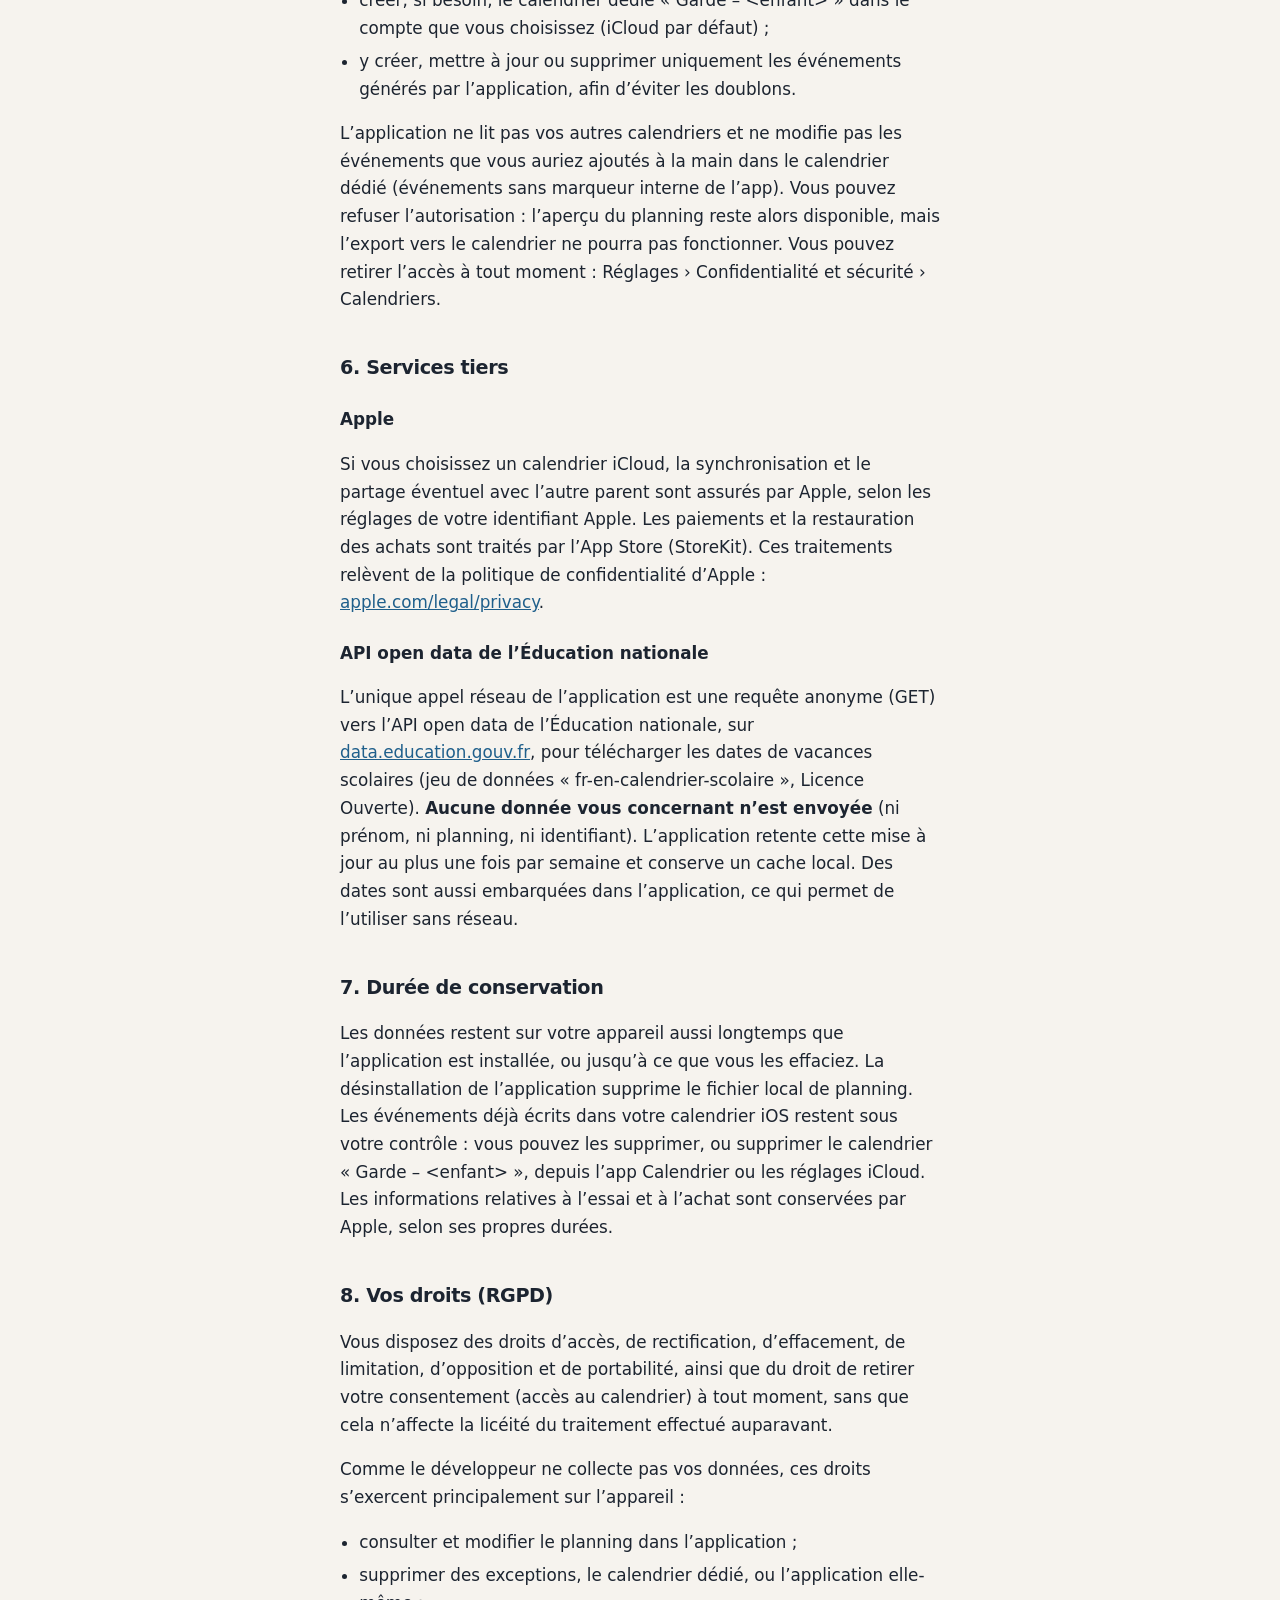
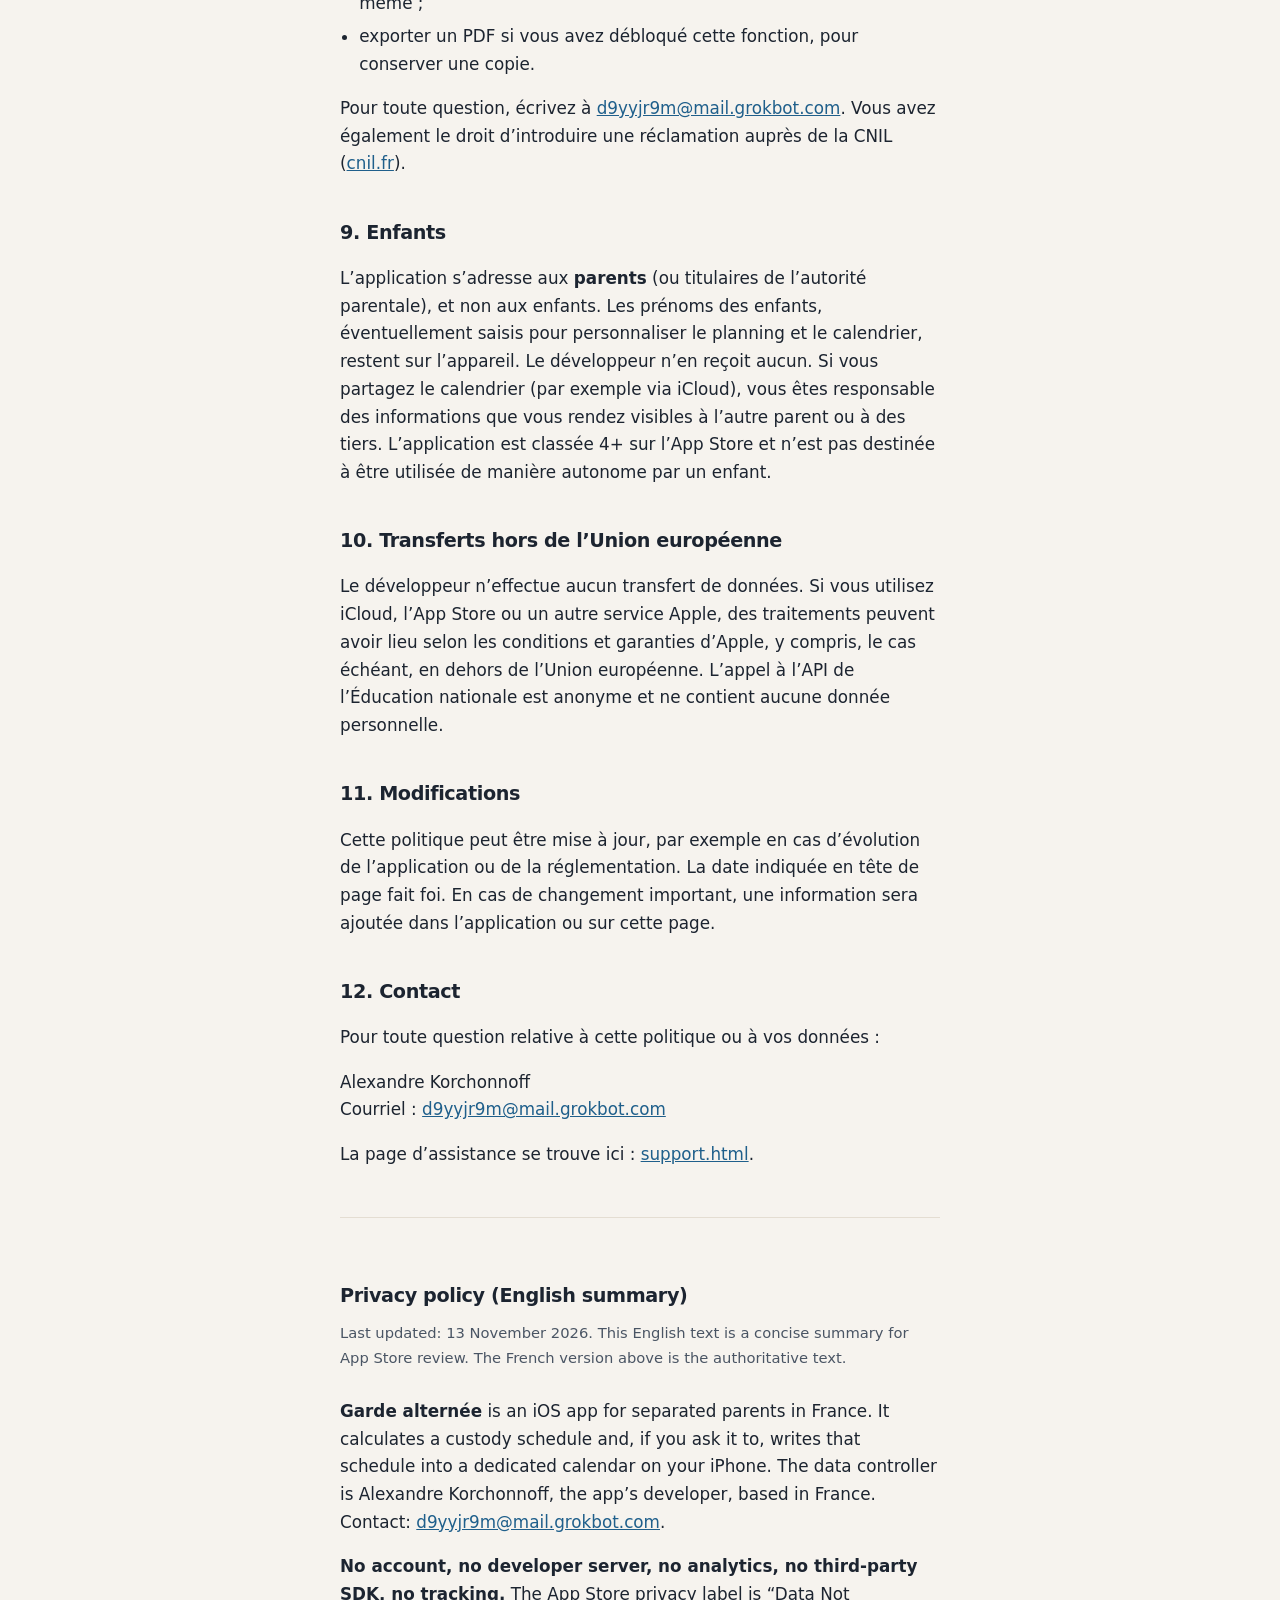
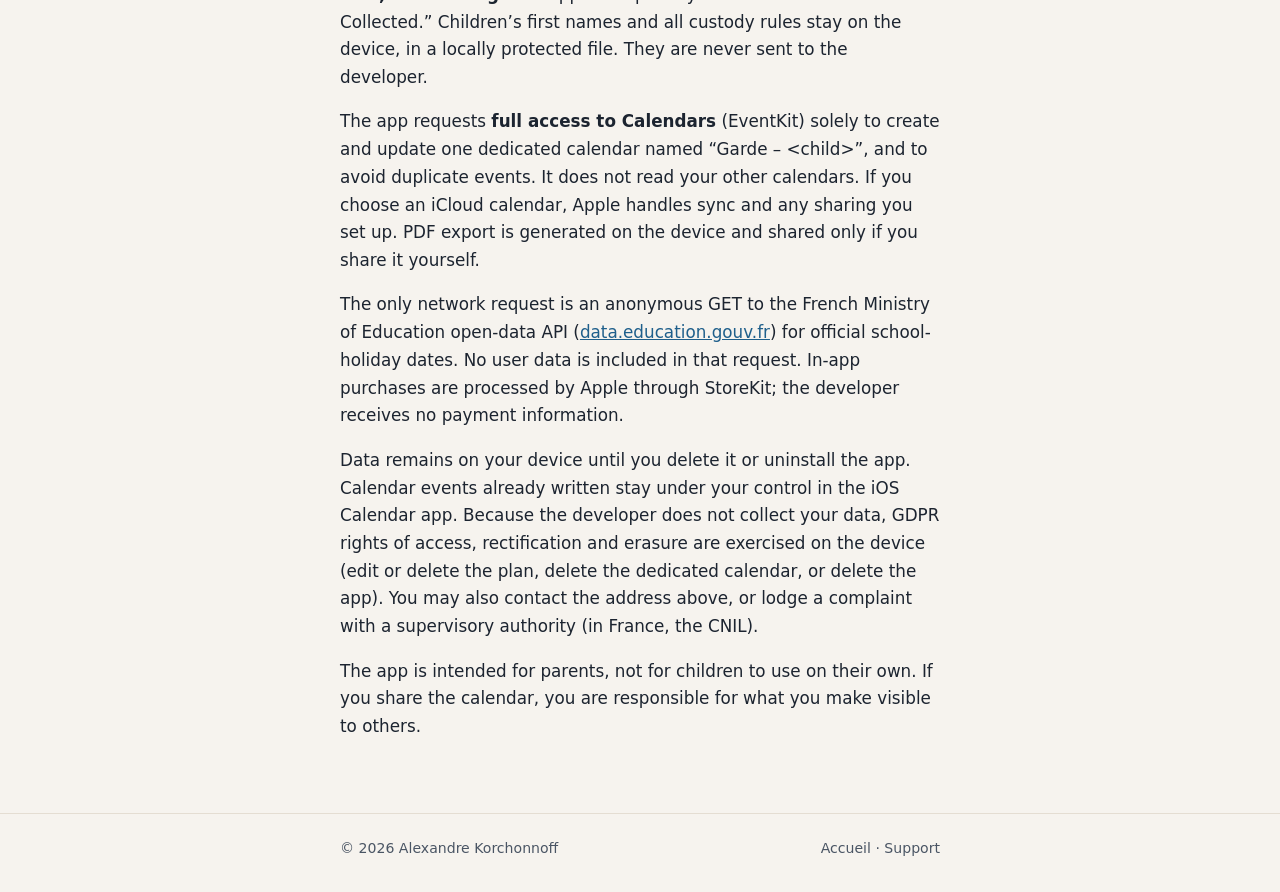
==== commit bf49fd50: "Met à jour le courriel de contact : d9yyjr9m@mail.grokbot.com" ====
--- a/confidentialite.html
+++ b/confidentialite.html
@@ -56,7 +56,7 @@
         <strong>Alexandre Korchonnoff</strong><br>
         Développeur de l’application Garde alternée<br>
         France<br>
-        Courriel&nbsp;: <a href="mailto:d9yyjr9m+support-appgardealternee@mail.grokbot.com">d9yyjr9m+support-appgardealternee@mail.grokbot.com</a>
+        Courriel&nbsp;: <a href="mailto:d9yyjr9m@mail.grokbot.com">d9yyjr9m@mail.grokbot.com</a>
       </p>
       <p>Le développeur ne dispose d’aucun serveur ni d’aucun compte utilisateur. Les traitements décrits ci-dessous ont lieu <strong>sur votre appareil</strong>, selon les finalités et les moyens définis dans cette politique.</p>
 
@@ -122,7 +122,7 @@
         <li>supprimer des exceptions, le calendrier dédié, ou l’application elle-même&nbsp;;</li>
         <li>exporter un PDF si vous avez débloqué cette fonction, pour conserver une copie.</li>
       </ul>
-      <p>Pour toute question, écrivez à <a href="mailto:d9yyjr9m+support-appgardealternee@mail.grokbot.com">d9yyjr9m+support-appgardealternee@mail.grokbot.com</a>. Vous avez également le droit d’introduire une réclamation auprès de la CNIL (<a href="https://www.cnil.fr/">cnil.fr</a>).</p>
+      <p>Pour toute question, écrivez à <a href="mailto:d9yyjr9m@mail.grokbot.com">d9yyjr9m@mail.grokbot.com</a>. Vous avez également le droit d’introduire une réclamation auprès de la CNIL (<a href="https://www.cnil.fr/">cnil.fr</a>).</p>
 
       <h2 id="enfants">9. Enfants</h2>
       <p>L’application s’adresse aux <strong>parents</strong> (ou titulaires de l’autorité parentale), et non aux enfants. Les prénoms des enfants, éventuellement saisis pour personnaliser le planning et le calendrier, restent sur l’appareil. Le développeur n’en reçoit aucun. Si vous partagez le calendrier (par exemple via iCloud), vous êtes responsable des informations que vous rendez visibles à l’autre parent ou à des tiers. L’application est classée 4+ sur l’App Store et n’est pas destinée à être utilisée de manière autonome par un enfant.</p>
@@ -137,14 +137,14 @@
       <p>Pour toute question relative à cette politique ou à vos données&nbsp;:</p>
       <p>
         Alexandre Korchonnoff<br>
-        Courriel&nbsp;: <a href="mailto:d9yyjr9m+support-appgardealternee@mail.grokbot.com">d9yyjr9m+support-appgardealternee@mail.grokbot.com</a>
+        Courriel&nbsp;: <a href="mailto:d9yyjr9m@mail.grokbot.com">d9yyjr9m@mail.grokbot.com</a>
       </p>
       <p>La page d’assistance se trouve ici&nbsp;: <a href="support.html">support.html</a>.</p>
 
       <section class="lang" id="en" lang="en">
         <h2>Privacy policy (English summary)</h2>
         <p class="meta">Last updated: 13 November 2026. This English text is a concise summary for App Store review. The French version above is the authoritative text.</p>
-        <p><strong>Garde alternée</strong> is an iOS app for separated parents in France. It calculates a custody schedule and, if you ask it to, writes that schedule into a dedicated calendar on your iPhone. The data controller is Alexandre Korchonnoff, the app’s developer, based in France. Contact: <a href="mailto:d9yyjr9m+support-appgardealternee@mail.grokbot.com">d9yyjr9m+support-appgardealternee@mail.grokbot.com</a>.</p>
+        <p><strong>Garde alternée</strong> is an iOS app for separated parents in France. It calculates a custody schedule and, if you ask it to, writes that schedule into a dedicated calendar on your iPhone. The data controller is Alexandre Korchonnoff, the app’s developer, based in France. Contact: <a href="mailto:d9yyjr9m@mail.grokbot.com">d9yyjr9m@mail.grokbot.com</a>.</p>
         <p><strong>No account, no developer server, no analytics, no third-party SDK, no tracking.</strong> The App Store privacy label is “Data Not Collected.” Children’s first names and all custody rules stay on the device, in a locally protected file. They are never sent to the developer.</p>
         <p>The app requests <strong>full access to Calendars</strong> (EventKit) solely to create and update one dedicated calendar named “Garde – &lt;child&gt;”, and to avoid duplicate events. It does not read your other calendars. If you choose an iCloud calendar, Apple handles sync and any sharing you set up. PDF export is generated on the device and shared only if you share it yourself.</p>
         <p>The only network request is an anonymous GET to the French Ministry of Education open-data API (<a href="https://data.education.gouv.fr/">data.education.gouv.fr</a>) for official school-holiday dates. No user data is included in that request. In-app purchases are processed by Apple through StoreKit; the developer receives no payment information.</p>
